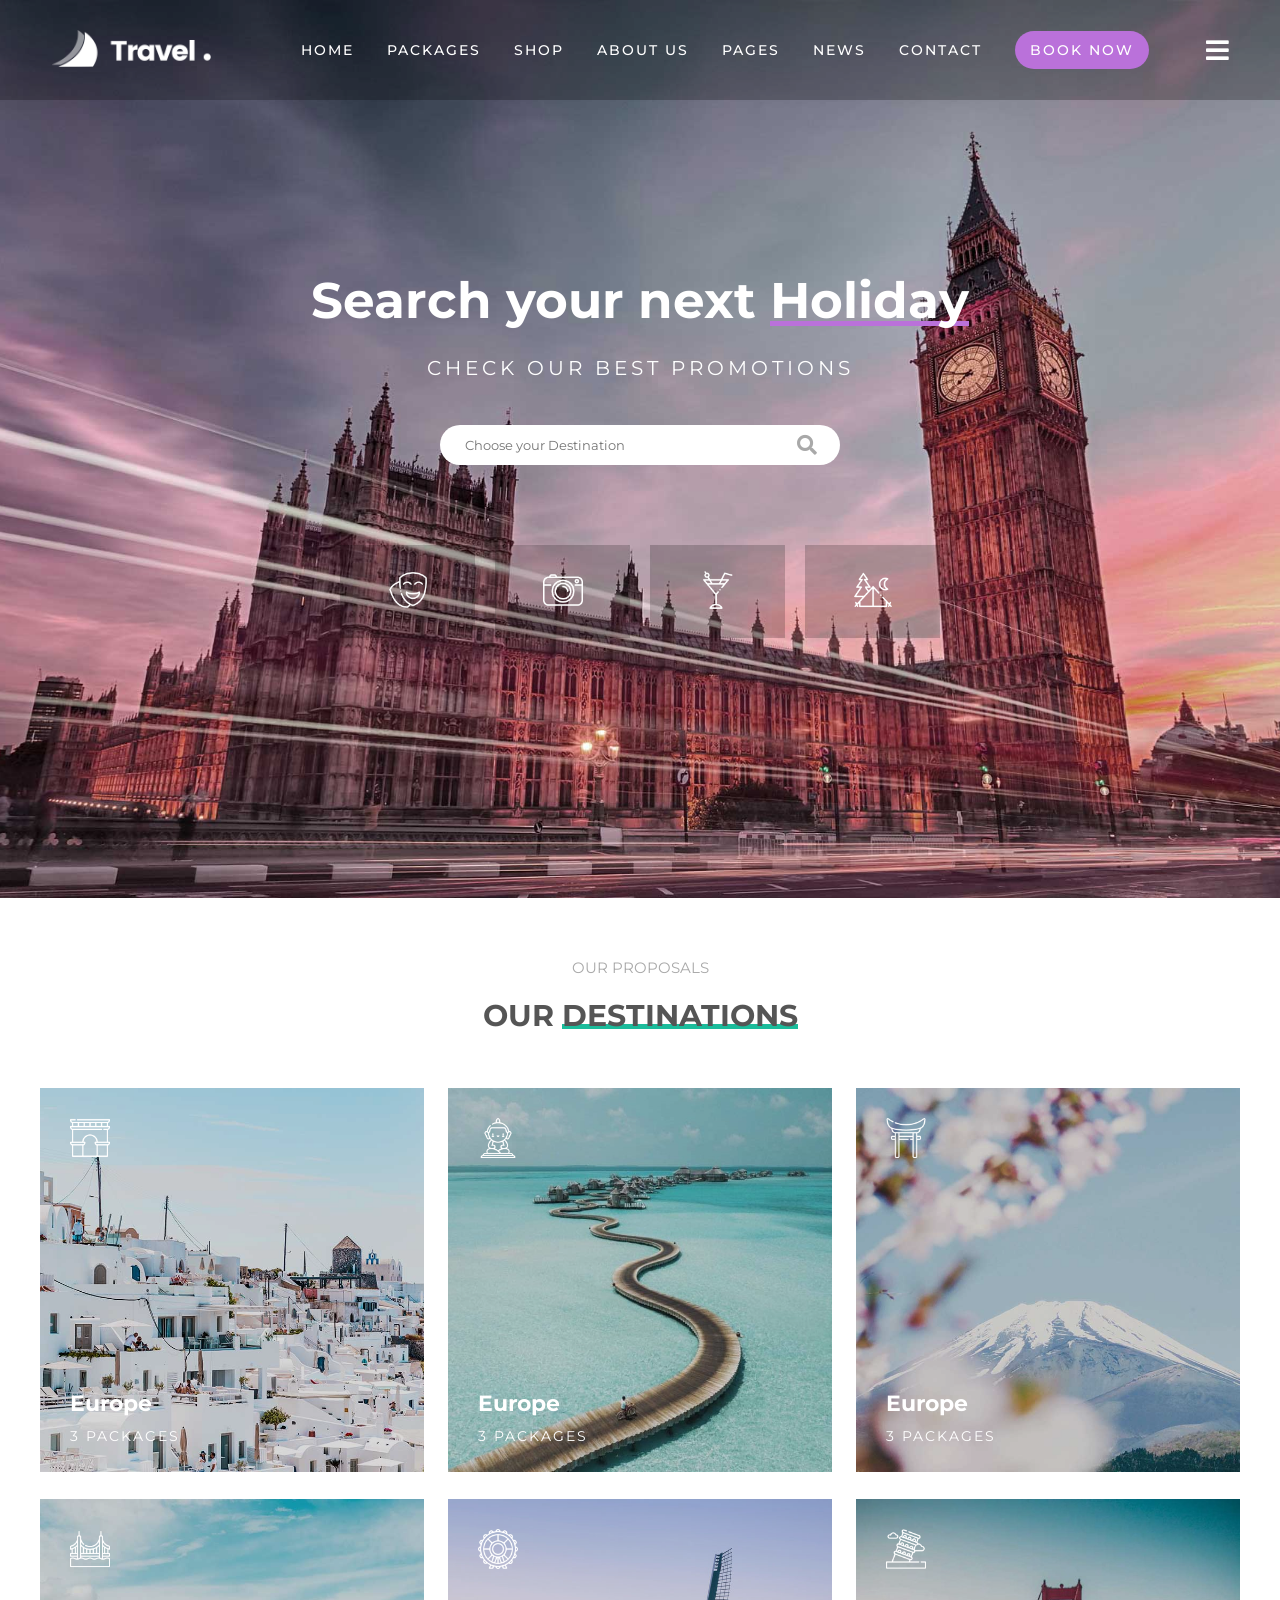
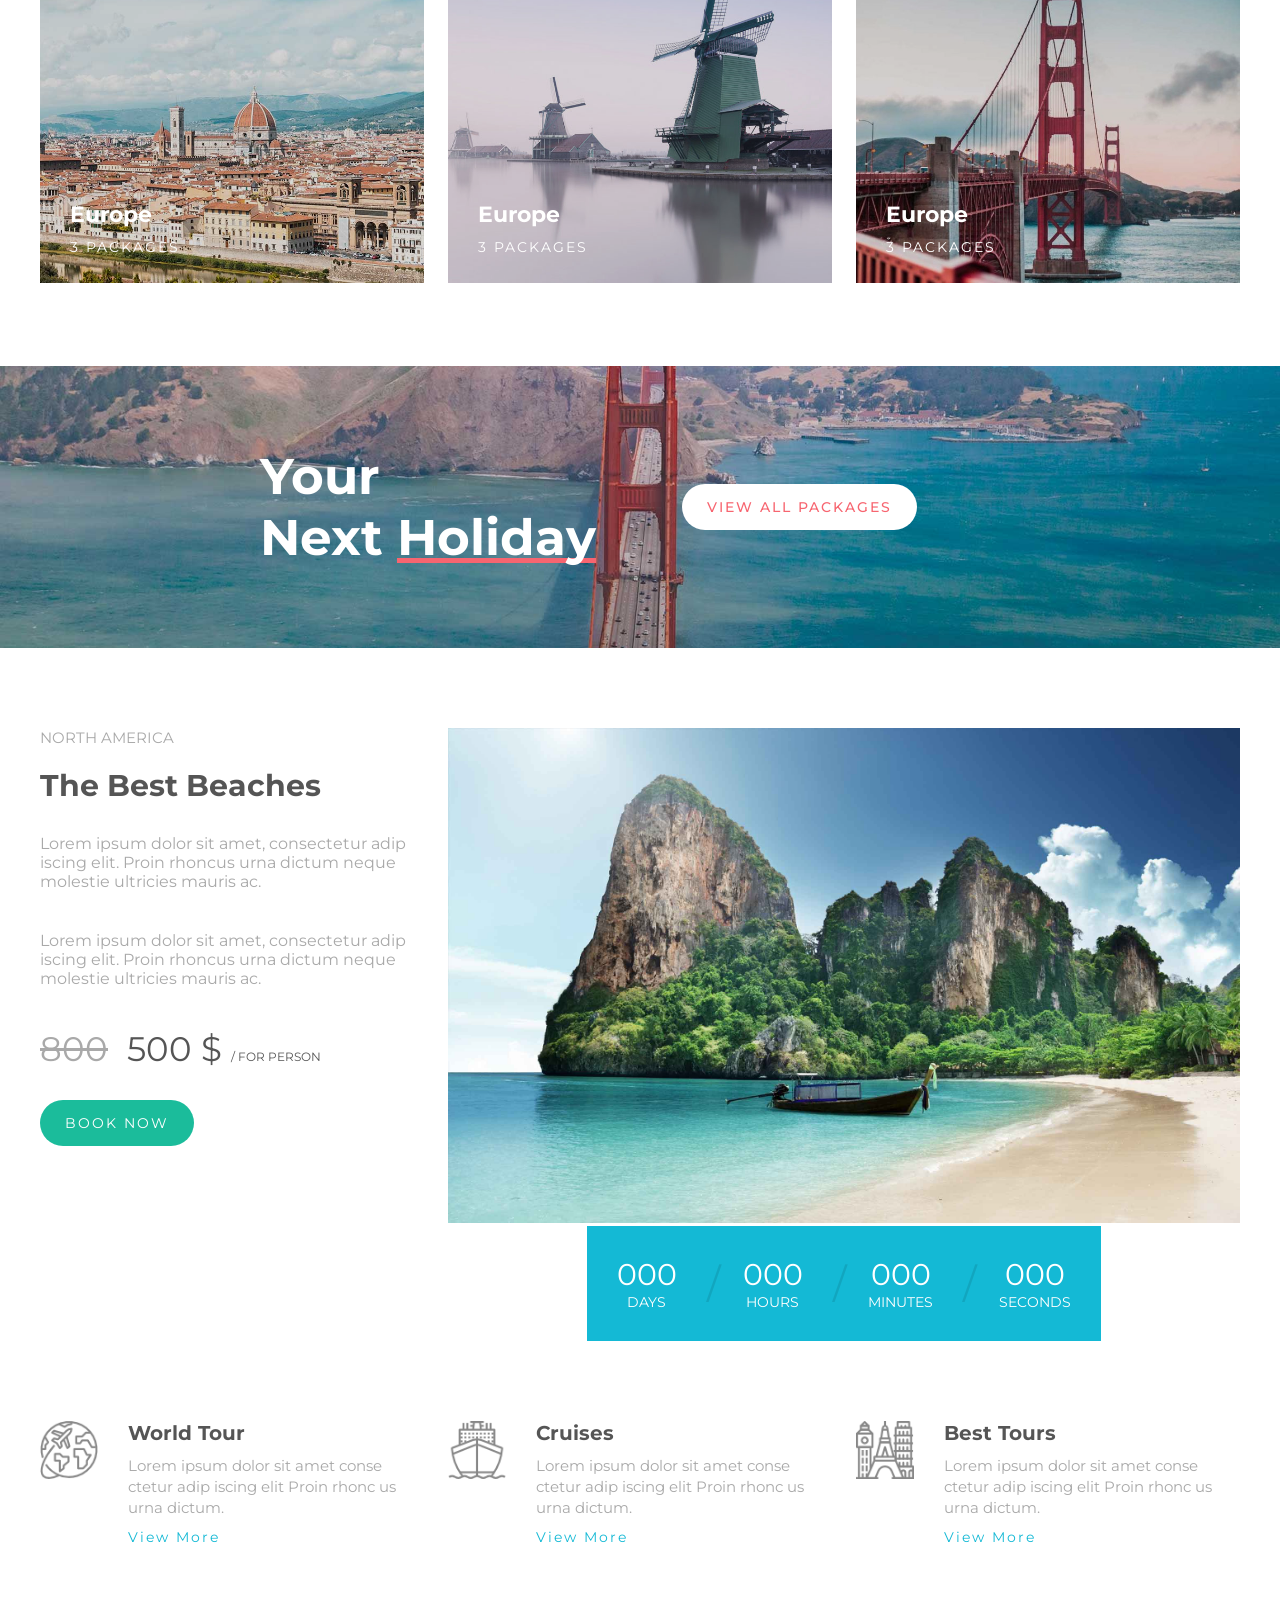
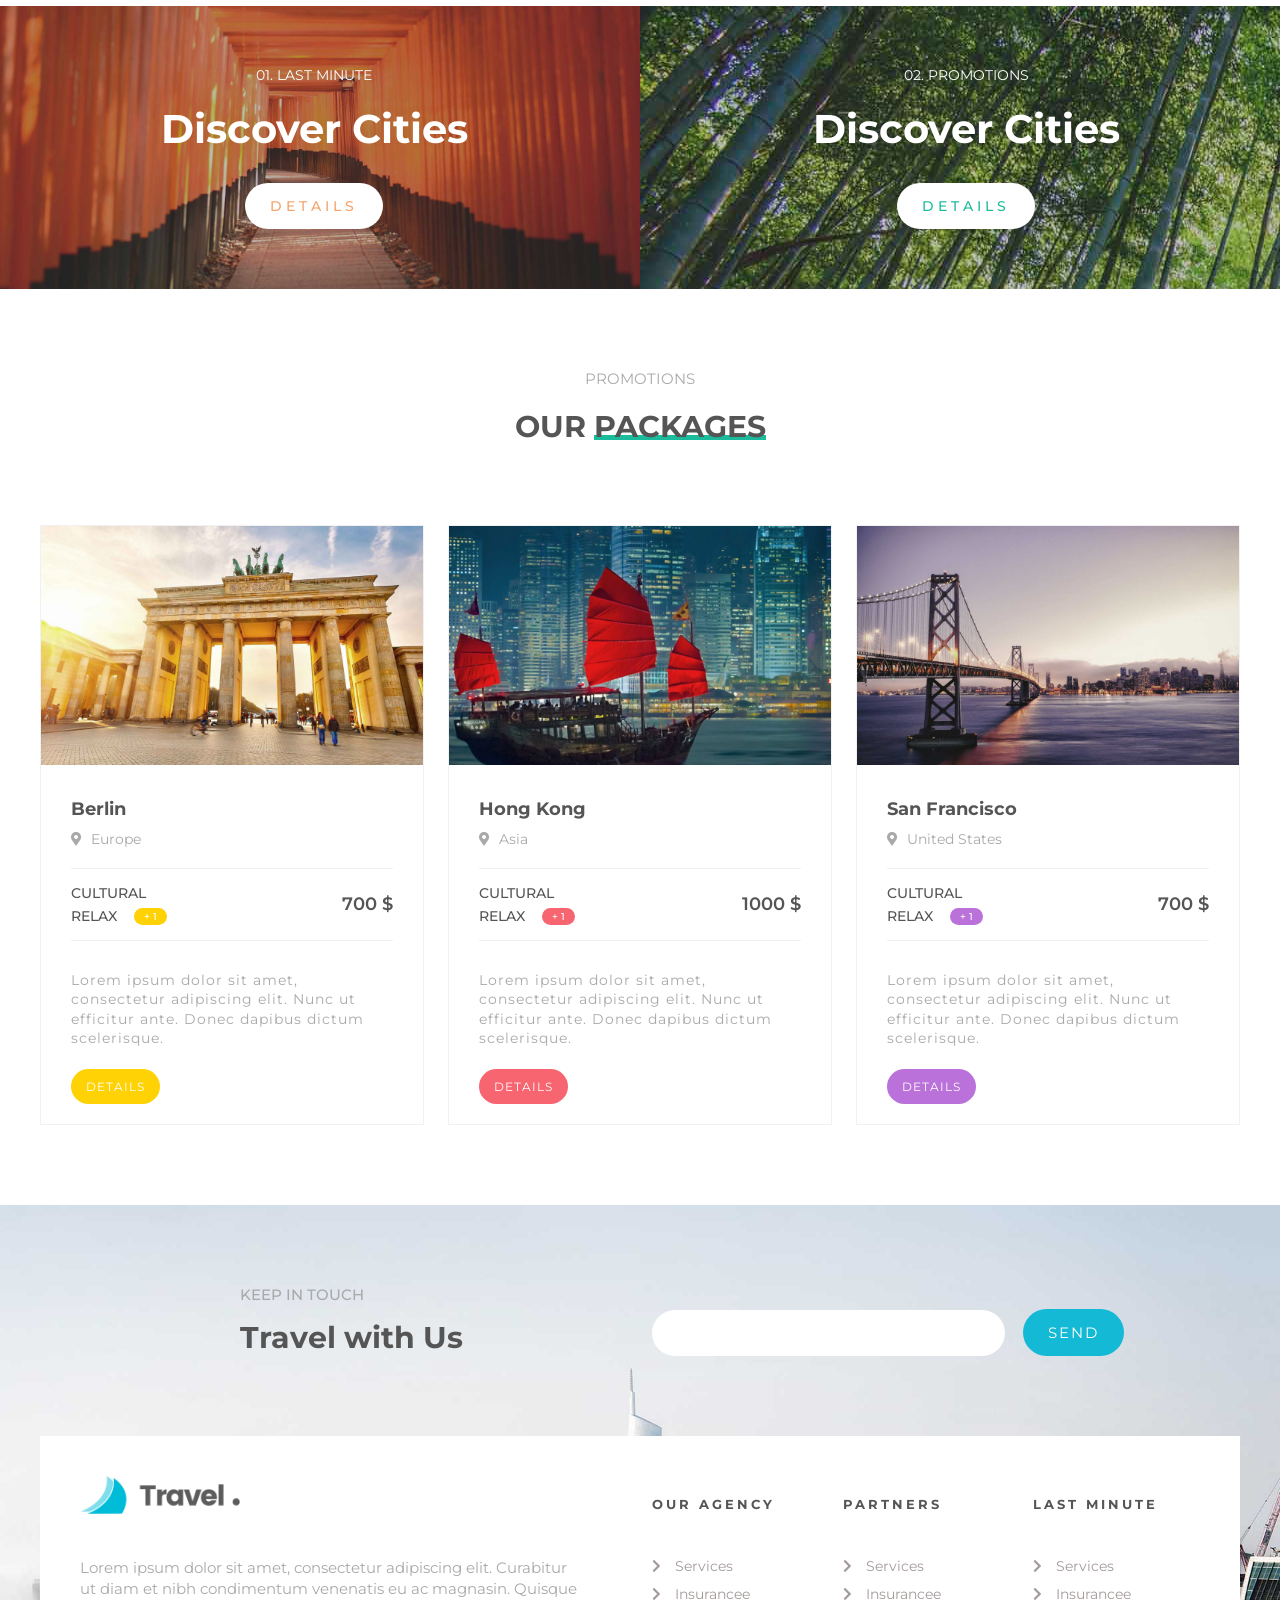
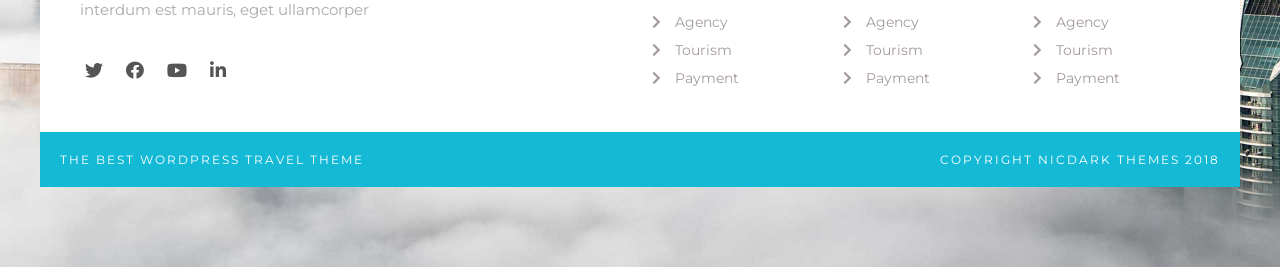
==== index.html @ 6656e1a1 "post website responsived,  don't fix" ====
<!DOCTYPE html>
<html lang="en">

<head>
    <meta charset="UTF-8">
    <meta http-equiv="X-UA-Compatible" content="IE=edge">
    <meta name="viewport" content="width=device-width, initial-scale=1.0">
    <title>Document</title>
    <link rel="stylesheet" href="assets/CSS/main.css">
    <link rel="stylesheet" href="assets/CSS/base.css">
    <link rel="stylesheet" href="assets/CSS/responsive.css">
    <link rel="stylesheet" href="assets/CSS/grid.css">
    <link rel="preconnect" href="https://fonts.googleapis.com">
    <link rel="preconnect" href="https://fonts.gstatic.com" crossorigin>
    <link href="https://fonts.googleapis.com/css2?family=Montserrat:wght@300;400;500;600;700&display=swap"
        rel="stylesheet">
    <link rel="stylesheet" href="https://cdnjs.cloudflare.com/ajax/libs/font-awesome/5.15.3/css/all.min.css"
        integrity="sha512-iBBXm8fW90+nuLcSKlbmrPcLa0OT92xO1BIsZ+ywDWZCvqsWgccV3gFoRBv0z+8dLJgyAHIhR35VZc2oM/gI1w=="
        crossorigin="anonymous" referrerpolicy="no-referrer" />
</head>

<body>
    <div class="wrapper">
        <header class="header">
            <a href="" class="header__logo">
                <img src="assets/img/logo.png" alt="">
            </a>
            <ul class="navbar">
                <li class="navbar__item">
                    <a href="" class="navbar__item-link">Home</a>
                </li>
                <li class="navbar__item">
                    <a href="" class="navbar__item-link">Packages</a>
                    <ul class="navbar__subnav">
                        <li class="navbar__subnav-item">
                            <a href="" class="navbar__subnav-link navbar__subnav-link--has-des">
                                Search 1
                            </a>
                        </li>
                        <li class="navbar__subnav-item">
                            <a href="" class="navbar__subnav-link">Search 2</a>
                        </li>
                        <li class="navbar__subnav-item">
                            <a href="" class="navbar__subnav-link">
                                Tour packages
                                <i class="navbar__subnav-item-icon fas fa-caret-right"></i>
                            </a>
                            <ul class="navbar__subnav-second">
                                <li class="navbar__subnav-second-item">
                                    <a class="navbar__subnav-second-link" href="">Carousel</a>
                                </li>
                                <li class="navbar__subnav-second-item">
                                    <a class="navbar__subnav-second-link" href="">Custom Map</a>
                                </li>
                                <li class="navbar__subnav-second-item">
                                    <a class="navbar__subnav-second-link" href="">360 Panorama</a>
                                </li>
                                <li class="navbar__subnav-second-item">
                                    <a class="navbar__subnav-second-link" href="">Default</a>
                                </li>
                            </ul>
                        </li>
                        <li class="navbar__subnav-item">
                            <a href="" class="navbar__subnav-link">Destination</a>
                        </li>
                        <li class="navbar__subnav-item">
                            <a href="" class="navbar__subnav-link">Typology</a>
                        </li>
                    </ul>
                </li>
                <li class="navbar__item">
                    <a href="" class="navbar__item-link">Shop</a>
                </li>
                <li class="navbar__item">
                    <a href="" class="navbar__item-link">About us</a>
                </li>
                <li class="navbar__item">
                    <a href="" class="navbar__item-link">Pages</a>
                </li>
                <li class="navbar__item">
                    <a href="" class="navbar__item-link">News</a>
                </li>
                <li class="navbar__item">
                    <a href="" class="navbar__item-link">Contact</a>
                </li>
                <li class="navbar__item navbar__item-btn btn-small">
                    <a href="" class="navbar__item-link">Book now</a>
                </li>
            </ul>

            <div class="header__menu-icon fas fa-bars"></div>
        </header>

        <!-- start search  -->
        <section class="search">
            <div class="grid wide">
                <div class="search__container">
                    <h1 class="search__title">
                        Search your next <span class="underline">Holiday</span>
                    </h1>
                    <p class="search__heading">
                        CHECK OUR BEST PROMOTIONS
                    </p>

                    <div class="search__form">
                        <input type="text" name="" id="" class="search__input" placeholder="Choose your Destination">
                        <i class="search__btn-icon fas fa-search"></i>
                    </div>

                    <div class="search__categories">
                        <a href="" class="search__categories-item">
                            <img src="assets/img/t-cultural.png" alt="" class="search__categories-img">
                        </a>
                        <a href="" class="search__categories-item">
                            <img src="assets/img/t-history.png" alt="" class="search__categories-img">
                        </a>
                        <a href="" class="search__categories-item">
                            <img src="assets/img/t-relax.png" alt="" class="search__categories-img">
                        </a>
                        <a href="" class="search__categories-item">
                            <img src="assets/img/t-sport.png" alt="" class="search__categories-img">
                        </a>
                    </div>
                </div>
            </div>
        </section>
        <!-- end search  -->

        <!-- start destination -->
        <section class="destinations">
            <span class="heading__sub-title">OUR PROPOSALS</span>
            <h2 class="heading__title destinations__title">OUR <span class="underline">DESTINATIONS</span></h2>
            <div class="grid wide">
                <div class="row">
                    <div class="col l-4 m-12 c-12">
                        <div class="destinations__item">
                            <img src="assets/img/destination-9.jpg" alt="" class="destinations__background">
                            <img src="assets/img/arch.png" alt="" class="destinations__symbol">
                            <div class="destinations__services">
                                <h3 class="destinations__place-name">Europe</h3>
                                <span class="destinations__packages">3 packages</span>
                            </div>

                            <div class="destinations__overlay">
                                <div class="destinations__overlay-content">
                                    <h4 class="destinations__overlay-title">Packages</h4>
                                    <ul class="destinations__overlay-list">
                                        <li class="destinations__overlay-item">
                                            <a href="" class="destinations__overlay-link">Berlin</a>
                                        </li>
                                        <li class="destinations__overlay-item">
                                            <a href="" class="destinations__overlay-link">London</a>
                                        </li>
                                        <li class="destinations__overlay-item">
                                            <a href="" class="destinations__overlay-link">Amsterdam</a>
                                        </li>
                                    </ul>
                                    <a href="" class="btn-small destinations__overlay-btn">VIEW DESTINATION</a>
                                </div>
                            </div>
                        </div>
                    </div>
                    <div class="col l-4 m-12 c-12">
                        <div class="destinations__item">
                            <img src="assets/img/thai_l.jpg" alt="" class="destinations__background">
                            <img src="assets/img/buddha.png" alt="" class="destinations__symbol">
                            <div class="destinations__services">
                                <h3 class="destinations__place-name">Europe</h3>
                                <span class="destinations__packages">3 packages</span>
                            </div>

                            <div class="destinations__overlay">
                                <div class="destinations__overlay-content">
                                    <h4 class="destinations__overlay-title">Packages</h4>
                                    <ul class="destinations__overlay-list">
                                        <li class="destinations__overlay-item">
                                            <a href="" class="destinations__overlay-link">Berlin</a>
                                        </li>
                                        <li class="destinations__overlay-item">
                                            <a href="" class="destinations__overlay-link">London</a>
                                        </li>
                                        <li class="destinations__overlay-item">
                                            <a href="" class="destinations__overlay-link">Amsterdam</a>
                                        </li>
                                    </ul>
                                    <a href="" class="btn-small destinations__overlay-btn">VIEW DESTINATION</a>
                                </div>
                            </div>
                        </div>
                    </div>
                    <div class="col l-4 m-12 c-12">
                        <div class="destinations__item">
                            <img src="assets/img/destination-8.jpg" alt="" class="destinations__background">
                            <img src="assets/img/torii-gate.png" alt="" class="destinations__symbol">
                            <div class="destinations__services">
                                <h3 class="destinations__place-name">Europe</h3>
                                <span class="destinations__packages">3 packages</span>
                            </div>

                            <div class="destinations__overlay">
                                <div class="destinations__overlay-content">
                                    <h4 class="destinations__overlay-title">Packages</h4>
                                    <ul class="destinations__overlay-list">
                                        <li class="destinations__overlay-item">
                                            <a href="" class="destinations__overlay-link">Berlin</a>
                                        </li>
                                        <li class="destinations__overlay-item">
                                            <a href="" class="destinations__overlay-link">London</a>
                                        </li>
                                        <li class="destinations__overlay-item">
                                            <a href="" class="destinations__overlay-link">Amsterdam</a>
                                        </li>
                                    </ul>
                                    <a href="" class="btn-small destinations__overlay-btn">VIEW DESTINATION</a>
                                </div>
                            </div>
                        </div>
                    </div>
                    <div class="col l-4 m-12 c-12">
                        <div class="destinations__item">
                            <img src="assets/img/italy.jpg" alt="" class="destinations__background">
                            <img src="assets/img/golden-gate.png" alt="" class="destinations__symbol">
                            <div class="destinations__services">
                                <h3 class="destinations__place-name">Europe</h3>
                                <span class="destinations__packages">3 packages</span>
                            </div>

                            <div class="destinations__overlay">
                                <div class="destinations__overlay-content">
                                    <h4 class="destinations__overlay-title">Packages</h4>
                                    <ul class="destinations__overlay-list">
                                        <li class="destinations__overlay-item">
                                            <a href="" class="destinations__overlay-link">Berlin</a>
                                        </li>
                                        <li class="destinations__overlay-item">
                                            <a href="" class="destinations__overlay-link">London</a>
                                        </li>
                                        <li class="destinations__overlay-item">
                                            <a href="" class="destinations__overlay-link">Amsterdam</a>
                                        </li>
                                    </ul>
                                    <a href="" class="btn-small destinations__overlay-btn">VIEW DESTINATION</a>
                                </div>
                            </div>
                        </div>
                    </div>
                    <div class="col l-4 m-12 c-12">
                        <div class="destinations__item">
                            <img src="assets/img/netherland.jpg" alt="" class="destinations__background">
                            <img src="assets/img/london-eye.png" alt="" class="destinations__symbol">
                            <div class="destinations__services">
                                <h3 class="destinations__place-name">Europe</h3>
                                <span class="destinations__packages">3 packages</span>
                            </div>

                            <div class="destinations__overlay">
                                <div class="destinations__overlay-content">
                                    <h4 class="destinations__overlay-title">Packages</h4>
                                    <ul class="destinations__overlay-list">
                                        <li class="destinations__overlay-item">
                                            <a href="" class="destinations__overlay-link">Berlin</a>
                                        </li>
                                        <li class="destinations__overlay-item">
                                            <a href="" class="destinations__overlay-link">London</a>
                                        </li>
                                        <li class="destinations__overlay-item">
                                            <a href="" class="destinations__overlay-link">Amsterdam</a>
                                        </li>
                                    </ul>
                                    <a href="" class="btn-small destinations__overlay-btn">VIEW DESTINATION</a>
                                </div>
                            </div>
                        </div>
                    </div>
                    <div class="col l-4 m-12 c-12">
                        <div class="destinations__item">
                            <img src="assets/img/america.jpg" alt="" class="destinations__background">
                            <img src="assets/img/pisa.png" alt="" class="destinations__symbol">
                            <div class="destinations__services">
                                <h3 class="destinations__place-name">Europe</h3>
                                <span class="destinations__packages">3 packages</span>
                            </div>

                            <div class="destinations__overlay">
                                <div class="destinations__overlay-content">
                                    <h4 class="destinations__overlay-title">Packages</h4>
                                    <ul class="destinations__overlay-list">
                                        <li class="destinations__overlay-item">
                                            <a href="" class="destinations__overlay-link">Berlin</a>
                                        </li>
                                        <li class="destinations__overlay-item">
                                            <a href="" class="destinations__overlay-link">London</a>
                                        </li>
                                        <li class="destinations__overlay-item">
                                            <a href="" class="destinations__overlay-link">Amsterdam</a>
                                        </li>
                                    </ul>
                                    <a href="" class="btn-small destinations__overlay-btn">VIEW DESTINATION</a>
                                </div>
                            </div>
                        </div>
                    </div>

                </div>
            </div>
        </section>
        <!-- end destinations -->

        <section class="hoiliday-packages">
            <div class="grid wide">
                <div class="row hoiliday-packages__container">
                    <div class="col l-6 m-12 c-12">
                        <h3 class="hoiliday-packages__title">
                            Your<br>Next
                            <span class="underline">Holiday</span>
                        </h3>
                    </div>
                    <div class="col l-6 m-12 c-12">
                        <a class="btn-big hoiliday-packages-btn">VIEW ALL PACKAGES</a>
                    </div>
                </div>
            </div>


        </section>

        <section class="best">
            <div class="grid wide">
                <div class="row">
                    <div class="col l-4 m-12 c-12">
                        <span class="heading__sub-title">NORTH AMERICA</span>
                        <h3 class="heading__title best__title">
                            The Best <span class="underline">Beaches</span>
                        </h3>
                        <p class="best__desc">
                            Lorem ipsum dolor sit amet, consectetur adip iscing elit. Proin rhoncus urna dictum neque
                            molestie ultricies mauris ac.
                        </p>
                        <p class="best__desc">
                            Lorem ipsum dolor sit amet, consectetur adip iscing elit. Proin rhoncus urna dictum neque
                            molestie ultricies mauris ac.
                        </p>

                        <p class="best__price">
                            <del class="best__price-old">800</del>
                            <span class="best__price-new">500 $</span>
                            <span class="best__each-person">/ FOR PERSON</span>
                        </p>
                        <a class="best__btn btn-big">BOOK NOW</a>
                    </div>
                    <div class="col l-8 m-12 c-12">
                        <div class="best__slider-container">
                            <div class="best__slider">
                                <img class="best__slider-img" src="assets/img/ha_long_bye.jpg" alt="">
                            </div>
                            <div class="best__countdown">
                                <div class="best__countdown-item best__countdown-item--has-slash">
                                    <span class="best__countdown-number">000</span> <br>
                                    <span class="best__countdown-time">DAYS</span>
                                </div>
                                <div class="best__countdown-item best__countdown-item--has-slash">
                                    <span class="best__countdown-number">000</span> <br>
                                    <span class="best__countdown-time">HOURS</span>
                                </div>
                                <div class="best__countdown-item best__countdown-item--has-slash">
                                    <span class="best__countdown-number">000</span> <br>
                                    <span class="best__countdown-time">MINUTES</span>
                                </div>
                                <div class="best__countdown-item">
                                    <span class="best__countdown-number">000</span> <br>
                                    <span class="best__countdown-time">SECONDS</span>
                                </div>
                            </div>
                        </div>
                    </div>
                </div>
            </div>
        </section>

        <section class="tour">
            <div class="grid wide">
                <div class="row">
                    <div class="col l-4 m-12 c-12">
                        <div class="tour__item">
                            <img class="tour__img" src="assets/img/icon-around.png" alt="">
                            <div class="tour__content">
                                <h4 class="tour__content-title">World Tour</h4>
                                <p class="tour__content-desc">
                                    Lorem ipsum dolor sit amet conse ctetur adip iscing elit Proin rhonc us urna dictum.
                                </p>
                                <a href="" class="tour__content-view-more">
                                    View More
                                </a>
                            </div>
                        </div>
                    </div>
                    <div class="col l-4 m-12 c-12">
                        <div class="tour__item">
                            <img class="tour__img" src="assets/img/icon-boat.png" alt="">
                            <div class="tour__content">
                                <h4 class="tour__content-title">Cruises</h4>
                                <p class="tour__content-desc">
                                    Lorem ipsum dolor sit amet conse ctetur adip iscing elit Proin rhonc us urna dictum.
                                </p>
                                <a href="" class="tour__content-view-more">
                                    View More
                                </a>
                            </div>
                        </div>
                    </div>
                    <div class="col l-4 m-12 c-12">
                        <div class="tour__item">
                            <img class="tour__img" src="assets/img/icon-landmark.png" alt="">
                            <div class="tour__content">
                                <h4 class="tour__content-title">Best Tours</h4>
                                <p class="tour__content-desc">
                                    Lorem ipsum dolor sit amet conse ctetur adip iscing elit Proin rhonc us urna dictum.
                                </p>
                                <a href="" class="tour__content-view-more">
                                    View More
                                </a>
                            </div>
                        </div>
                    </div>
                </div>
            </div>
        </section>

        <section class="discover">
            <div class="grid">
                <div class="row">
                    <div class="no-gutters l-6 m-12 c-12">
                        <div class="discover__item-1">
                            <span class="discover__time">01. LAST MINUTE</span>
                            <h4>Discover Cities</h4>
                            <a href="" class="c-btn-medium btn-big discover-btn">DETAILS</a>
                        </div>
                    </div>
                    <div class="no-gutters l-6 m-12 c-12">
                        <div class="discover__item-2">
                            <span class="discover__time">02. PROMOTIONS</span>
                            <h4>Discover Cities</h4>
                            <a href="" class="c-btn-medium btn-big discover-btn">DETAILS</a>
                        </div>
                    </div>
                </div>
            </div>
        </section>


        <section class="package">
            <span class="heading__sub-title">PROMOTIONS</span>
            <h3 class="heading__title package__title">OUR <span class="underline">PACKAGES</span></h3>

            <div class="grid wide">
                <div class="row">
                    <div class="col l-4 m-12 c-12">
                        <div class="package__item">
                            <img src="assets/img/c-package-1-1024x640.jpg" alt="" class="package__img">
                            <div class="package__content">
                                <h4 class="package__place-name">Berlin</h4>
                                <span class="package__address">
                                    <i class="package__address-icon fas fa-map-marker-alt"></i>
                                    Europe
                                </span>
                                <div class="package__services">
                                    <div class="package__services-name">
                                        <span class="package__services-cultural">CULTURAL</span>
                                        <span class="package__services-relax package__services-desc package__services-desc--yellow">RELAX</span> 
                                    </div>
                                    <span class="package__services-price ">
                                        700 $
                                    </span>
                                </div>
                                <p class="package__desc">
                                    Lorem ipsum dolor sit amet, consectetur adipiscing elit. Nunc ut efficitur ante. Donec dapibus dictum scelerisque.
                                </p>
    
                                <a href="" class="package__btn btn-small c-btn-big">DETAILS</a>
                            </div>
                        </div>
                    </div>
                    <div class="col l-4 m-12 c-12">
                        <div class="package__item">
                            <img src="assets/img/c-package-2-1024x640.jpg" alt="" class="package__img">
                            <div class="package__content">
                                <h4 class="package__place-name">Hong Kong</h4>
                                <span class="package__address">
                                    <i class="package__address-icon fas fa-map-marker-alt"></i>
                                    Asia
                                </span>
                                <div class="package__services">
                                    <div class="package__services-name">
                                        <span class="package__services-cultural">CULTURAL</span>
                                        <span class="package__services-relax package__services-desc package__services-desc--red">RELAX</span> 
                                    </div>
                                    <span class="package__services-price ">
                                        1000 $
                                    </span>
                                </div>
                                <p class="package__desc">
                                    Lorem ipsum dolor sit amet, consectetur adipiscing elit. Nunc ut efficitur ante. Donec dapibus dictum scelerisque.
                                </p>
    
                                <a href="" class="package__btn package__btn--red btn-small c-btn-big">DETAILS</a>
                            </div>
                        </div>
                    </div>
                    <div class="col l-4 m-12 c-12">
                        <div class="package__item">
                            <img src="assets/img/c-package-3-1024x640.jpg" alt="" class="package__img">
                            <div class="package__content">
                                <h4 class="package__place-name">San Francisco</h4>
                                <span class="package__address">
                                    <i class="package__address-icon fas fa-map-marker-alt"></i>
                                    United States
                                </span>
                                <div class="package__services">
                                    <div class="package__services-name">
                                        <span class="package__services-cultural">CULTURAL</span>
                                        <span class="package__services-relax package__services-desc package__services-desc--purple">RELAX</span> 
                                    </div>
                                    <span class="package__services-price ">
                                        700 $
                                    </span>
                                </div>
                                <p class="package__desc">
                                    Lorem ipsum dolor sit amet, consectetur adipiscing elit. Nunc ut efficitur ante. Donec dapibus dictum scelerisque.
                                </p>
    
                                <a href="" class="package__btn package__btn--purple btn-small c-btn-big">DETAILS</a>
                            </div>
                        </div>
                    </div>
                </div>
            </div>
        </section>


        <footer class="footer">
            <div class="grid wide">
                <div class="row footer__container">
                    <div class="col l-6 m-12 c-12">
                        <div class="footer__title-content">
                            <span class="footer__sub-title heading__sub-title">KEEP IN TOUCH</span>
                            <h3 class="footer__title heading__title">Travel with Us</h3>
                        </div>
                    </div>
                    <div class="col l-6 m-12 c-12">
                        <div class="footer__search">
                            <input type="text" name="" id="" class="footer__search-form">
                            <a href="" class="btn-big footer__btn">SEND</a>
                        </div>
                    </div>
                </div>
            </div>

            <div class="grid wide">
                <div class="footer__details">
                    <div class="row">
                        <div class="col l-6 m-12 c-12">
                            <img src="assets/img/logo-color.png" alt="" class="footer__logo">
                            <p class="footer__desc">
                                Lorem ipsum dolor sit amet, consectetur adipiscing elit. Curabitur ut diam et nibh condimentum venenatis eu ac magnasin. Quisque interdum est mauris, eget ullamcorper
                            </p>
    
                            <ul class="footer__social-list">
                                <li class="footer__social-item">
                                    <a href="" class="footer__social-link">
                                        <i class="fab fa-twitter"></i>
                                    </a>
                                </li>
                                <li class="footer__social-item">
                                    <a href="" class="footer__social-link">
                                        <i class="fab fa-facebook"></i>
                                    </a>
                                </li>
                                <li class="footer__social-item">
                                    <a href="" class="footer__social-link">
                                        <i class="fab fa-youtube"></i>
                                    </a>
                                </li>
                                <li class="footer__social-item">
                                    <a href="" class="footer__social-link">
                                        <i class="fab fa-linkedin-in"></i>
                                    </a>
                                </li>
                            </ul>
                        </div>
                        <div class="col l-2 m-12 c-12">
                            <div class="footer__item">
                                <h4 class="footer__item-title">
                                    OUR AGENCY
                                </h4>
                                <ul class="footer__list">
                                    <li class="footer__item-desc">
                                        <i class="fas fa-chevron-right"></i>
                                        Services
                                    </li>
                                    <li class="footer__item-desc">
                                        <i class="fas fa-chevron-right"></i>
                                        Insurancee
                                    </li>
                                    <li class="footer__item-desc">
                                        <i class="fas fa-chevron-right"></i>
                                        Agency
                                    </li>
                                    <li class="footer__item-desc">
                                        <i class="fas fa-chevron-right"></i>
                                        Tourism
                                    </li>
                                    <li class="footer__item-desc">
                                        <i class="fas fa-chevron-right"></i>
                                        Payment
                                    </li>
                                </ul>
                            </div>
                        </div>
                        <div class="col l-2 m-12 c-12">
                            <div class="footer__item">
                                <h4 class="footer__item-title">
                                    PARTNERS
                                </h4>
                                <ul class="footer__list">
                                    <li class="footer__item-desc">
                                        <i class="fas fa-chevron-right"></i>
                                        Services
                                    </li>
                                    <li class="footer__item-desc">
                                        <i class="fas fa-chevron-right"></i>
                                        Insurancee
                                    </li>
                                    <li class="footer__item-desc">
                                        <i class="fas fa-chevron-right"></i>
                                        Agency
                                    </li>
                                    <li class="footer__item-desc">
                                        <i class="fas fa-chevron-right"></i>
                                        Tourism
                                    </li>
                                    <li class="footer__item-desc">
                                        <i class="fas fa-chevron-right"></i>
                                        Payment
                                    </li>
                                </ul>
                            </div>
                        </div>
                        <div class="col l-2 m-12 c-12">
                            <div class="footer__item">
                                <h4 class="footer__item-title">
                                    LAST MINUTE
                                </h4>
                                <ul class="footer__list">
                                    <li class="footer__item-desc">
                                        <i class="fas fa-chevron-right"></i>
                                        Services
                                    </li>
                                    <li class="footer__item-desc">
                                        <i class="fas fa-chevron-right"></i>
                                        Insurancee
                                    </li>
                                    <li class="footer__item-desc">
                                        <i class="fas fa-chevron-right"></i>
                                        Agency
                                    </li>
                                    <li class="footer__item-desc">
                                        <i class="fas fa-chevron-right"></i>
                                        Tourism
                                    </li>
                                    <li class="footer__item-desc">
                                        <i class="fas fa-chevron-right"></i>
                                        Payment
                                    </li>
                                </ul>
                            </div>
                        </div>
                        
                    </div>
                </div>
                <div class="footer__footer">
                    <span class="footer_author">THE BEST WORDPRESS TRAVEL THEME</span>
                    <span class="footer_copyright">COPYRIGHT NICDARK THEMES 2018</span>
                </div>
            </div>
        </footer>
    </div>
    <script src="assets/main.js"></script>
</body>

</html>
---- assets/CSS/main.css ----
.heading__sub-title {
  font-size: 1.5rem;
  color: #A9A9A9;
}

.heading__title {
  font-size: 3rem;
  font-weight: 700;
  color: #555555;
  margin-top: 2rem;
  margin-bottom: 3rem;
}

.header {
  height: 10rem;
  background-color: rgba(0, 0, 0, 0.25);
  padding: 0 4%;
  display: flex;
  align-items: center;
  position: absolute;
  top: 0;
  left: 0;
  right: 0;
}
.header__logo img {
  width: 160px;
}
.header__menu-icon {
  margin-left: auto;
  color: #FFFFFF;
  display: inline-block;
  font-size: 2.6rem;
  cursor: pointer;
}
.header__menu-icon:hover {
  opacity: 0.9;
}

.navbar {
  margin-left: 9rem;
}
.navbar__item {
  display: inline-block;
  list-style-type: none;
  margin-right: 3rem;
  position: relative;
  padding: 2rem 0;
}
.navbar__item-link {
  text-decoration: none;
  color: #FFFFFF;
  font-size: 1.4rem;
  font-weight: 500;
  text-transform: uppercase;
  padding: 1rem 0;
  letter-spacing: 2px;
}
.navbar__item-btn {
  background-color: #BA71DA;
  color: white;
  display: inline-block;
}
.navbar__item-btn:hover {
  opacity: 0.9;
  box-shadow: 0px 0px 10px #BA71DA;
}
.navbar__item:hover .navbar__subnav {
  display: block;
}
.navbar__subnav, .navbar__subnav-second {
  background-color: #FFFFFF;
  border: 1px solid #f1f1f1;
  box-shadow: 0 0 10px rgba(0, 0, 0, 0.05);
  width: 18rem;
  position: absolute;
}
.navbar__subnav, .navbar__subnav-second {
  top: 100%;
  left: 0;
  display: none;
}
.navbar__subnav-item, .navbar__subnav-second-item {
  padding: 1.2rem 1.5rem;
  position: relative;
}
.navbar__subnav-item:not(:last-child), .navbar__subnav-second-item:not(:last-child) {
  border-bottom: 1px solid #f1f1f1;
}
.navbar__subnav-item:hover, .navbar__subnav-second-item:hover {
  background-color: #f9f9f9;
}
.navbar__subnav-item-icon, .navbar__subnav-second-item-icon {
  font-size: 1.4rem;
  margin-left: 2px;
}
.navbar__subnav-item:hover .navbar__subnav-second, .navbar__subnav-second-item:hover .navbar__subnav-second {
  display: block;
}
.navbar__subnav-link, .navbar__subnav-second-link {
  color: #A9A9A9;
  font-size: 1.4rem;
  letter-spacing: 2px;
  font-weight: 500;
  position: relative;
}
.navbar__subnav-link--has-des::before, .navbar__subnav-second-link--has-des::before {
  content: "Hot";
  position: absolute;
  background-color: #f76570;
  padding: 0.4rem 0.5rem;
  border-radius: 1rem;
  color: #FFFFFF;
  font-size: 1rem;
  right: -6rem;
}
.navbar__subnav-second {
  top: 0;
  left: calc(100% + 1rem);
}
.navbar__subnav-second:before {
  content: "";
  position: absolute;
  top: 0;
  left: -20px;
  background-color: transparent;
  width: 20px;
  height: 12rem;
}

.search {
  background: url(../img/background.jpg) top center no-repeat;
  background-size: cover;
  padding-top: 27rem;
  padding-bottom: 18rem;
}
.search__container {
  text-align: center;
}
.search__title {
  font-size: 5rem;
  font-weight: 700;
  color: #FFFFFF;
}
.search__title span::before {
  background-color: #BA71DA;
}
.search__heading {
  font-size: 2rem;
  font-weight: 400;
  letter-spacing: 4px;
  color: white;
  margin: 2.5rem 0 4.5rem 0;
}
.search__form {
  width: 40rem;
  background-color: #FFFFFF;
  margin: auto;
  display: flex;
  align-items: center;
  padding: 1rem 1.5rem;
  border-radius: 2rem;
  cursor: pointer;
}
.search__input {
  outline: none;
  border: none;
  width: 90%;
  padding: 0 1rem;
}
.search__btn-icon {
  width: 10%;
  font-size: 2rem;
  color: #A9A9A9;
}
.search__categories {
  display: flex;
  justify-content: space-between;
  align-items: stretch;
  margin: 8rem auto;
  padding: 0 30rem;
}
.search__categories-item {
  width: calc(25% - 15px);
  background-color: rgba(0, 0, 0, 0.2);
  padding: 2.5rem 0;
}
.search__categories-img {
  width: 4rem;
  text-align: center;
}

.destinations {
  text-align: center;
  margin: 6rem 0 8rem 0;
}
.destinations__title span::before {
  background-color: #1BBC9B;
}
.destinations__item {
  position: relative;
  margin-top: 2.4rem;
}
.destinations__item:hover .destinations__overlay {
  display: flex;
}
.destinations__background {
  width: 100%;
  filter: brightness(0.85);
}
.destinations__symbol {
  position: absolute;
  top: 3rem;
  left: 3rem;
  width: 4rem;
  z-index: 1;
}
.destinations__services {
  position: absolute;
  bottom: 3rem;
  left: 3rem;
  text-align: left;
  color: #FFFFFF;
  z-index: 1;
}
.destinations__place-name {
  font-size: 2.2rem;
  font-weight: 700;
  margin-bottom: 1rem;
}
.destinations__packages {
  color: #FFFFFF;
  font-size: 1.4rem;
  letter-spacing: 2px;
  text-transform: uppercase;
}
.destinations__overlay {
  width: 100%;
  height: 100%;
  background-color: #14B9D5;
  position: absolute;
  z-index: 2;
  top: 0;
  left: 0;
  display: none;
  align-items: center;
  justify-content: center;
  animation: fadeIn 0.3s linear;
}
.destinations__overlay-content {
  text-align: center;
  color: #FFFFFF;
}
.destinations__overlay-title {
  font-size: 2rem;
  font-weight: 700;
  letter-spacing: 1px;
}
.destinations__overlay-list {
  margin: 2rem;
}
.destinations__overlay-item:not(:last-child) {
  padding-bottom: 1rem;
}
.destinations__overlay-link {
  font-size: 1.4rem;
  color: #FFFFFF;
  padding: 0 3rem;
  display: inline-block;
}
.destinations__overlay-btn {
  background-color: #FFFFFF;
  color: #14B9D5;
  font-size: 1.3rem;
  font-weight: 500;
  display: inline-block;
  letter-spacing: 2px;
}

.hoiliday-packages {
  background: url(../img/parallax-search-2.jpg);
  background-position: center;
  background-repeat: no-repeat;
  background-size: cover;
  padding: 8rem;
}
.hoiliday-packages__container {
  align-items: center;
}
.hoiliday-packages__title {
  font-size: 5rem;
  font-weight: 700;
  color: #FFFFFF;
  margin-left: 18rem;
}
.hoiliday-packages__title span::before {
  background-color: #f76570;
}
.hoiliday-packages-btn {
  background-color: #FFFFFF;
  color: #f76570;
  font-size: 1.4rem;
  font-weight: 500;
  letter-spacing: 2px;
  cursor: pointer;
  margin-left: 3rem;
}

.best {
  padding: 8rem 0;
}
.best__desc {
  font-size: 1.6rem;
  color: #A9A9A9;
  margin-bottom: 4rem;
}
.best__price {
  font-size: 3.4rem;
}
.best__price-old {
  color: #A9A9A9;
  font-weight: 400;
}
.best__price-new {
  color: #555555;
  font-weight: 400;
  margin-left: 1rem;
}
.best__each-person {
  font-size: 1.2rem;
  color: #555555;
  font-weight: 400;
}
.best__btn {
  background-color: #1BBC9B;
  color: white;
  display: inline-block;
  margin-top: 3rem;
  font-size: 1.4rem;
  font-weight: 400;
  cursor: pointer;
  letter-spacing: 2px;
}
.best__slider-container {
  width: 100%;
}
.best__slider-img {
  width: 100%;
}
.best__countdown {
  display: flex;
  justify-content: space-between;
  background-color: #14B9D5;
  width: 65%;
  margin-top: -4rem;
  margin: auto;
}
.best__countdown-item {
  padding: 3rem;
  text-align: center;
  color: #FFFFFF;
}
.best__countdown-item--has-slash {
  position: relative;
}
.best__countdown-item--has-slash::after {
  content: "/";
  position: absolute;
  font-size: 4rem;
  left: 100%;
  top: 50%;
  color: rgba(0, 0, 0, 0.1);
  transform: translateY(-50%);
}
.best__countdown-number {
  font-size: 3rem;
}
.best__countdown-time {
  font-size: 1.4rem;
}

.tour {
  margin-bottom: 6rem;
}
.tour__item {
  display: flex;
  align-items: flex-start;
  justify-content: space-between;
}
.tour__img {
  width: 15%;
}
.tour__content {
  width: 85%;
  padding-left: 3rem;
}
.tour__content-title {
  font-size: 2rem;
  color: #555555;
}
.tour__content-desc {
  font-size: 1.5rem;
  color: #A9A9A9;
  line-height: 1.4;
  margin: 1rem 0;
}
.tour__content-view-more {
  font-size: 1.4rem;
  color: #14B9D5;
  letter-spacing: 2px;
}

.discover {
  text-align: center;
  overflow: hidden;
  color: #FFFFFF;
}
.discover__item-1, .discover__item-2 {
  padding: 6rem 0;
  background: url("../img/parallax-5-filter.jpg");
  background-position: center;
  background-size: cover;
  background-repeat: no-repeat;
}
.discover__item-2 {
  background: url("../img/parallax-6-filter.jpg");
}
.discover__item-2 .discover-btn {
  color: #1BBC9B;
}
.discover__time {
  font-size: 1.4rem;
}
.discover h4 {
  font-size: 4rem;
  font-weight: 700;
  margin: 2rem 0 3rem 0;
}
.discover-btn {
  font-size: 1.4rem;
  font-weight: 500;
  color: #F3A46B;
  background-color: #FFFFFF;
  display: inline-block;
  letter-spacing: 4px;
}

.package {
  text-align: center;
  padding: 8rem 0;
}
.package__title {
  margin-bottom: 5rem;
}
.package__title span::before {
  background-color: #1BBC9B;
}
.package__item {
  border: 1px solid #f1f1f1;
  margin-top: 3rem;
}
.package__item img {
  width: 100%;
}
.package__content {
  padding: 3rem;
  text-align: left;
}
.package__place-name {
  font-size: 1.8rem;
  color: #555555;
  font-weight: 700;
}
.package__address {
  font-size: 1.4rem;
  border-bottom: 1px solid #f1f1f1;
  padding: 1rem 0 2rem 0;
  display: block;
  color: #A9A9A9;
}
.package__address-icon {
  color: #A9A9A9;
  margin-right: 0.5rem;
}
.package__services {
  display: flex;
  justify-content: space-between;
  align-items: center;
  padding: 1.5rem 0;
  border-bottom: 1px solid #f1f1f1;
}
.package__services-name {
  width: 50%;
}
.package__services-price {
  width: 50%;
  font-size: 1.8rem;
  font-weight: 600;
  color: #555555;
  text-align: right;
}
.package__services-cultural, .package__services-relax {
  font-size: 1.4rem;
  color: #555555;
  font-weight: 500;
}
.package__services-cultural {
  display: block;
  margin-bottom: 0.5rem;
}
.package__services-desc {
  position: relative;
}
.package__services-desc::before {
  position: absolute;
  content: "+ 1";
  color: #FFFFFF;
  padding: 2px 1rem;
  font-size: 1rem;
  bottom: 0;
  right: -5rem;
  border-radius: 2rem;
}
.package__services-desc--yellow::before {
  background-color: #FFD205;
}
.package__services-desc--red::before {
  background-color: #f76570;
}
.package__services-desc--purple::before {
  background-color: #BA71DA;
}
.package__desc {
  font-size: 1.4rem;
  letter-spacing: 1px;
  color: #A9A9A9;
  line-height: 1.4;
  padding: 3rem 0;
}
.package__btn {
  background-color: #FFD205;
  color: #FFFFFF;
  font-size: 1.2rem;
  font-weight: 400;
  letter-spacing: 1px;
}
.package__btn--purple {
  background-color: #BA71DA;
}
.package__btn--red {
  background-color: #f76570;
}

.footer {
  padding: 8rem 0;
  background: url("../img/parallax-7.jpg");
  background-size: cover;
  background-position: center;
  background-repeat: no-repeat;
}
.footer__container {
  align-items: flex-end;
}
.footer__title-content {
  padding-left: 20rem;
}
.footer__search-form {
  width: 60%;
  padding: 1.5rem 2rem;
  background-color: #FFFFFF;
  border: none;
  outline: none;
  border-radius: 2.5rem;
}
.footer__title {
  margin: 0;
}
.footer__sub-title {
  font-weight: 500;
  margin-bottom: 1.5rem;
  display: inline-block;
}
.footer__btn {
  padding: 1.5rem 2rem;
  background-color: #14B9D5;
  font-size: 1.5rem;
  letter-spacing: 2px;
  color: #FFFFFF;
  margin-left: 1.5rem;
}
.footer__details {
  background-color: #FFFFFF;
  margin-top: 8rem;
  padding: 4rem;
}
.footer__desc {
  font-size: 1.5rem;
  color: #A9A9A9;
  line-height: 1.4;
  padding: 4rem 0;
  max-width: 50rem;
}
.footer__logo {
  width: 16rem;
}
.footer__social-item {
  display: inline-block;
}
.footer__social-link {
  padding: 0.5rem;
  font-size: 1.8rem;
  color: #555555;
  margin-right: 1rem;
}
.footer__item-title {
  font-size: 1.3rem;
  letter-spacing: 3px;
  font-size: 600;
  color: #555555;
  margin-top: 2rem;
  margin-bottom: 4rem;
}
.footer__item-desc {
  padding: 0.5rem 0;
  font-size: 1.4rem;
  color: #A49A9A;
}
.footer__item-desc i.fas {
  margin-right: 1rem;
}
.footer__footer {
  background-color: #14B9D5;
  display: flex;
  justify-content: space-between;
  padding: 2rem 2rem;
  color: white;
}
.footer__footer span {
  font-size: 1.2rem;
  font-weight: 400;
  letter-spacing: 2px;
}

/*# sourceMappingURL=main.css.map */
---- assets/CSS/base.css ----
* {
    margin: 0;
    padding: 0;
    font-family: 'Montserrat', sans-serif;
    box-sizing: border-box;
    /* overflow: hidden; */
}

html {
    font-size: 62.5%;
}

li {
    list-style: none;
}

a {
    text-decoration: none;
}

.wrapper {
    overflow: hidden;
}

.underline {
    position: relative;
    display: inline-block;
    z-index: 1;
}
.underline::before {
    content: "";
    z-index: -1;
    position: absolute;
    top: calc(100% - 10px);
    left: 0;
    width: 100%;
    height: 5px;
}
.btn-small {
    padding: 1rem 1.5rem;
    border-radius: 2rem;
}

.btn-big {
    padding: 1.4rem 2.5rem;
    border-radius: 2.5rem;
}

@-webkit-keyframes fadeIn {
    from {
        opacity: 0;
    }
    to {
        opacity: 1;
    }
}
---- assets/CSS/responsive.css ----
@media (max-width: 1023px) {
    html {
        font-size: 55%;
    }
    .header__top {
        padding: 0 4%;
    }
    .navbar {
        display: none;
    }

    /* search  */
    .search__form {
        width: 100%;
    }
    .search__categories {
        flex-direction: column;
        padding: 0 0;
    }
    .search__categories-item {
        width: 100%;
    }
    .search__categories-item:not(:last-child) {
        margin-bottom: 3rem;
    }

    /* hoiliday */
    .hoiliday-packages__container {
        flex-direction: column;
    }
    .hoiliday-packages__title, 
    .hoiliday-packages-btn {
        margin-left: 0;
    }
    .hoiliday-packages__title {
        margin-bottom: 4rem;
    }
    .hoiliday-packages-btn {
        text-align: center;
        display: inline-block;
    }


    /* best    */
    .best__slider-container {
        margin-top: 8rem;
    }
    .best {
        padding: 4rem;
    }
    .tour__item {
        margin-bottom: 4rem;
    }

    /* footer    */
    .footer__title-content {
        padding-left:  0;
    }
    .footer__search {
        margin-top: 6rem;
    }
    .footer__search-form {
        width: 80%;
    }
    .footer__btn {
        width: 20%;
        margin-left: 3rem;
    }
}

/* Mobile */
@media (max-width: 739px) {
    .search {
        padding-left: 20px;
        padding-right: 20px;
        padding-top: 20rem;
    }
    .destinations {
        padding: 0 4rem;
    }
    .best__countdown {
        width: 100%;
    }
    .tour {
        padding: 0 4rem;
    }
    .c-btn-big {
        width: 100%;
        display: block;
        text-align: center;
        font-size: 1.4rem;
    }

    /* footer  */
    .footer {
        padding-bottom: 0;
    }
    .footer__container {
        padding: 0 4rem;
    }
    .footer__search-form, .footer__btn {
        width: 100%;
        display: block;
    }
    .footer__btn {
        margin-left: 0;
        text-align: center;
        margin-top: 2rem;
    }
    .footer__footer {
        flex-direction: column;
        text-align: center;
    }
    .footer_author {
        margin-bottom: 1rem;
    }
    .c-btn-medium {
        display: block;
        max-width: 25rem;
        text-align: center;
        margin: auto;
    }
}
---- assets/CSS/grid.css ----
.grid {
    width: 100%;
    display: block;
    padding: 0;
}

.grid.wide {
    max-width: 1200px;
    margin: 0 auto;
}

.row {
    display: flex;
    flex-wrap: wrap;
    margin-left: -4px;
    margin-right: -4px;
}

.row.no-gutters {
    margin-left: 0;
    margin-right: 0;
}

.col {
    padding-left: 4px;
    padding-right: 4px;
}

.row.no-gutters .col {
    padding-left: 0;
    padding-right: 0;
}

.c-0 {
    display: none;
}

.c-1 {
    flex: 0 0 8.33333%;
    max-width: 8.33333%;
}

.c-2 {
    flex: 0 0 16.66667%;
    max-width: 16.66667%;
}

.c-3 {
    flex: 0 0 25%;
    max-width: 25%;
}

.c-4 {
    flex: 0 0 33.33333%;
    max-width: 33.33333%;
}

.c-5 {
    flex: 0 0 41.66667%;
    max-width: 41.66667%;
}

.c-6 {
    flex: 0 0 50%;
    max-width: 50%;
}

.c-7 {
    flex: 0 0 58.33333%;
    max-width: 58.33333%;
}

.c-8 {
    flex: 0 0 66.66667%;
    max-width: 66.66667%;
}

.c-9 {
    flex: 0 0 75%;
    max-width: 75%;
}

.c-10 {
    flex: 0 0 83.33333%;
    max-width: 83.33333%;
}

.c-11 {
    flex: 0 0 91.66667%;
    max-width: 91.66667%;
}

.c-12 {
    flex: 0 0 100%;
    max-width: 100%;
}

.c-o-1 {
    margin-left: 8.33333%;
}

.c-o-2 {
    margin-left: 16.66667%;
}

.c-o-3 {
    margin-left: 25%;
}

.c-o-4 {
    margin-left: 33.33333%;
}

.c-o-5 {
    margin-left: 41.66667%;
}

.c-o-6 {
    margin-left: 50%;
}

.c-o-7 {
    margin-left: 58.33333%;
}

.c-o-8 {
    margin-left: 66.66667%;
}

.c-o-9 {
    margin-left: 75%;
}

.c-o-10 {
    margin-left: 83.33333%;
}

.c-o-11 {
    margin-left: 91.66667%;
}

/* >= Tablet */
@media (min-width: 740px) {
    .row {
        margin-left: -8px;
        margin-right: -8px;
    }

    .col {
        padding-left: 8px;
        padding-right: 8px;
    }

    .m-0 {
        display: none;
    }

    .m-1,
    .m-2,
    .m-3,
    .m-4,
    .m-5,
    .m-6,
    .m-7,
    .m-8,
    .m-9,
    .m-10,
    .m-11,
    .m-12 {
        display: block;
    }

    .m-1 {
        flex: 0 0 8.33333%;
        max-width: 8.33333%;
    }

    .m-2 {
        flex: 0 0 16.66667%;
        max-width: 16.66667%;
    }

    .m-3 {
        flex: 0 0 25%;
        max-width: 25%;
    }

    .m-4 {
        flex: 0 0 33.33333%;
        max-width: 33.33333%;
    }

    .m-5 {
        flex: 0 0 41.66667%;
        max-width: 41.66667%;
    }

    .m-6 {
        flex: 0 0 50%;
        max-width: 50%;
    }

    .m-7 {
        flex: 0 0 58.33333%;
        max-width: 58.33333%;
    }

    .m-8 {
        flex: 0 0 66.66667%;
        max-width: 66.66667%;
    }

    .m-9 {
        flex: 0 0 75%;
        max-width: 75%;
    }

    .m-10 {
        flex: 0 0 83.33333%;
        max-width: 83.33333%;
    }

    .m-11 {
        flex: 0 0 91.66667%;
        max-width: 91.66667%;
    }

    .m-12 {
        flex: 0 0 100%;
        max-width: 100%;
    }

    .m-o-1 {
        margin-left: 8.33333%;
    }

    .m-o-2 {
        margin-left: 16.66667%;
    }

    .m-o-3 {
        margin-left: 25%;
    }

    .m-o-4 {
        margin-left: 33.33333%;
    }

    .m-o-5 {
        margin-left: 41.66667%;
    }

    .m-o-6 {
        margin-left: 50%;
    }

    .m-o-7 {
        margin-left: 58.33333%;
    }

    .m-o-8 {
        margin-left: 66.66667%;
    }

    .m-o-9 {
        margin-left: 75%;
    }

    .m-o-10 {
        margin-left: 83.33333%;
    }

    .m-o-11 {
        margin-left: 91.66667%;
    }
}

/* PC medium resolution > */
@media (min-width: 1113px) {
    .row {
        margin-left: -12px;
        margin-right: -12px;
    }

    .row.sm-gutter {
        margin-left: -5px;
        margin-right: -5px;
    }

    .col {
        padding-left: 12px;
        padding-right: 12px;
    }

    .row.sm-gutter .col {
        padding-left: 5px;
        padding-right: 5px;
    }

    .l-0 {
        display: none;
    }

    .l-1,
    .l-2,
    .l-2-4,
    .l-3,
    .l-4,
    .l-5,
    .l-6,
    .l-7,
    .l-8,
    .l-9,
    .l-10,
    .l-11,
    .l-12 {
        display: block;
    }

    .l-1 {
        flex: 0 0 8.33333%;
        max-width: 8.33333%;
    }

    .l-2 {
        flex: 0 0 16.66667%;
        max-width: 16.66667%;
    }

    .l-2-4 {
        flex: 0 0 20%;
        max-width: 20%;
    }

    .l-3 {
        flex: 0 0 25%;
        max-width: 25%;
    }

    .l-4 {
        flex: 0 0 33.33333%;
        max-width: 33.33333%;
    }

    .l-5 {
        flex: 0 0 41.66667%;
        max-width: 41.66667%;
    }

    .l-6 {
        flex: 0 0 50%;
        max-width: 50%;
    }

    .l-7 {
        flex: 0 0 58.33333%;
        max-width: 58.33333%;
    }

    .l-8 {
        flex: 0 0 66.66667%;
        max-width: 66.66667%;
    }

    .l-9 {
        flex: 0 0 75%;
        max-width: 75%;
    }

    .l-10 {
        flex: 0 0 83.33333%;
        max-width: 83.33333%;
    }

    .l-11 {
        flex: 0 0 91.66667%;
        max-width: 91.66667%;
    }

    .l-12 {
        flex: 0 0 100%;
        max-width: 100%;
    }

    .l-o-1 {
        margin-left: 8.33333%;
    }

    .l-o-2 {
        margin-left: 16.66667%;
    }

    .l-o-3 {
        margin-left: 25%;
    }

    .l-o-4 {
        margin-left: 33.33333%;
    }

    .l-o-5 {
        margin-left: 41.66667%;
    }

    .l-o-6 {
        margin-left: 50%;
    }

    .l-o-7 {
        margin-left: 58.33333%;
    }

    .l-o-8 {
        margin-left: 66.66667%;
    }

    .l-o-9 {
        margin-left: 75%;
    }

    .l-o-10 {
        margin-left: 83.33333%;
    }

    .l-o-11 {
        margin-left: 91.66667%;
    }
}

/* Tablet - PC low resolution */
@media (min-width: 740px) and (max-width: 1023px) {
    .wide {
        width: 644px;
    }
}

/* > PC low resolution */
@media (min-width: 1024px) and (max-width: 1239px) {
    .wide {
        width: 984px;
    }

    .wide .row {
        margin-left: -12px;
        margin-right: -12px;
    }

    .wide .row.sm-gutter {
        margin-left: -5px;
        margin-right: -5px;
    }

    .wide .col {
        padding-left: 12px;
        padding-right: 12px;
    }

    .wide .row.sm-gutter .col {
        padding-left: 5px;
        padding-right: 5px;
    }

    .wide .l-0 {
        display: none;
    }

    .wide .l-1,
    .wide .l-2,
    .wide .l-2-4,
    .wide .l-3,
    .wide .l-4,
    .wide .l-5,
    .wide .l-6,
    .wide .l-7,
    .wide .l-8,
    .wide .l-9,
    .wide .l-10,
    .wide .l-11,
    .wide .l-12 {
        display: block;
    }

    .wide .l-1 {
        flex: 0 0 8.33333%;
        max-width: 8.33333%;
    }

    .wide .l-2 {
        flex: 0 0 16.66667%;
        max-width: 16.66667%;
    }

    .wide .l-2-4 {
        flex: 0 0 20%;
        max-width: 20%;
    }

    .wide .l-3 {
        flex: 0 0 25%;
        max-width: 25%;
    }

    .wide .l-4 {
        flex: 0 0 33.33333%;
        max-width: 33.33333%;
    }

    .wide .l-5 {
        flex: 0 0 41.66667%;
        max-width: 41.66667%;
    }

    .wide .l-6 {
        flex: 0 0 50%;
        max-width: 50%;
    }

    .wide .l-7 {
        flex: 0 0 58.33333%;
        max-width: 58.33333%;
    }

    .wide .l-8 {
        flex: 0 0 66.66667%;
        max-width: 66.66667%;
    }

    .wide .l-9 {
        flex: 0 0 75%;
        max-width: 75%;
    }

    .wide .l-10 {
        flex: 0 0 83.33333%;
        max-width: 83.33333%;
    }

    .wide .l-11 {
        flex: 0 0 91.66667%;
        max-width: 91.66667%;
    }

    .wide .l-12 {
        flex: 0 0 100%;
        max-width: 100%;
    }

    .wide .l-o-1 {
        margin-left: 8.33333%;
    }

    .wide .l-o-2 {
        margin-left: 16.66667%;
    }

    .wide .l-o-3 {
        margin-left: 25%;
    }

    .wide .l-o-4 {
        margin-left: 33.33333%;
    }

    .wide .l-o-5 {
        margin-left: 41.66667%;
    }

    .wide .l-o-6 {
        margin-left: 50%;
    }

    .wide .l-o-7 {
        margin-left: 58.33333%;
    }

    .wide .l-o-8 {
        margin-left: 66.66667%;
    }

    .wide .l-o-9 {
        margin-left: 75%;
    }

    .wide .l-o-10 {
        margin-left: 83.33333%;
    }

    .wide .l-o-11 {
        margin-left: 91.66667%;
    }
}
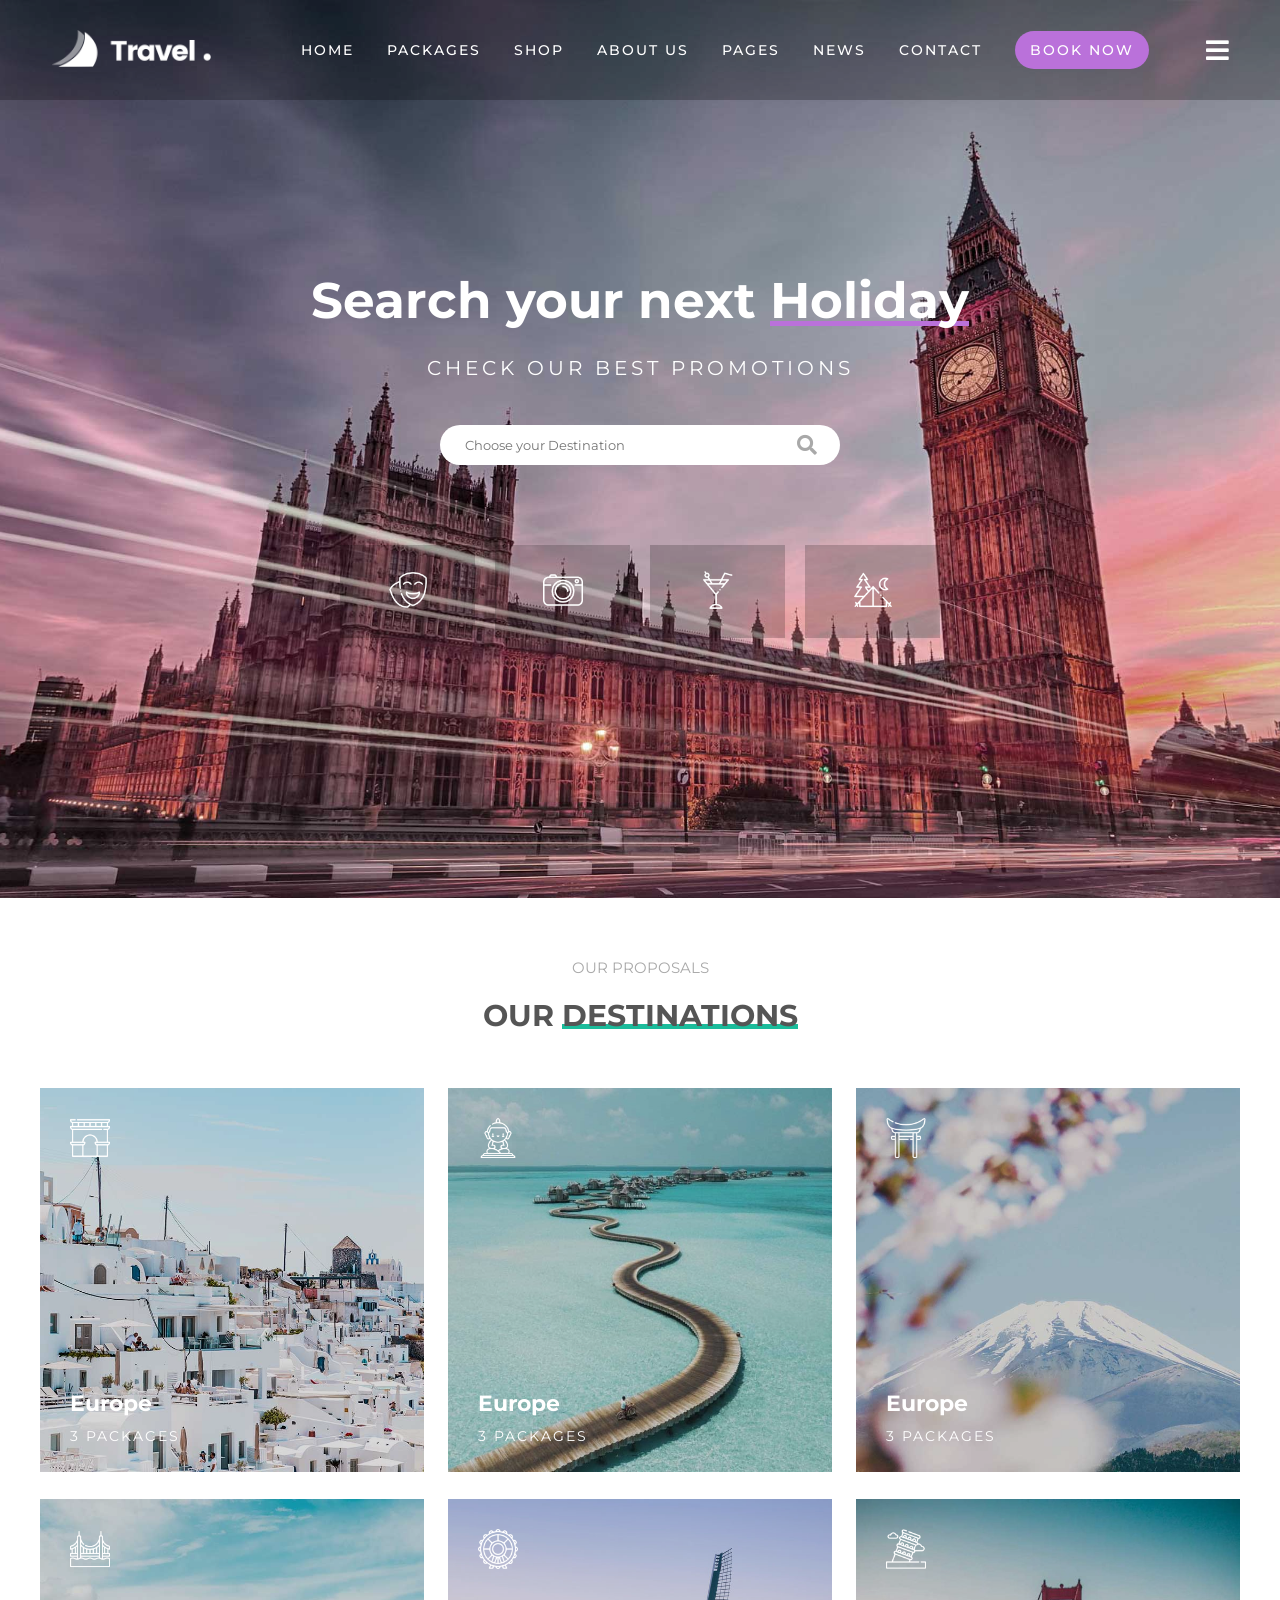
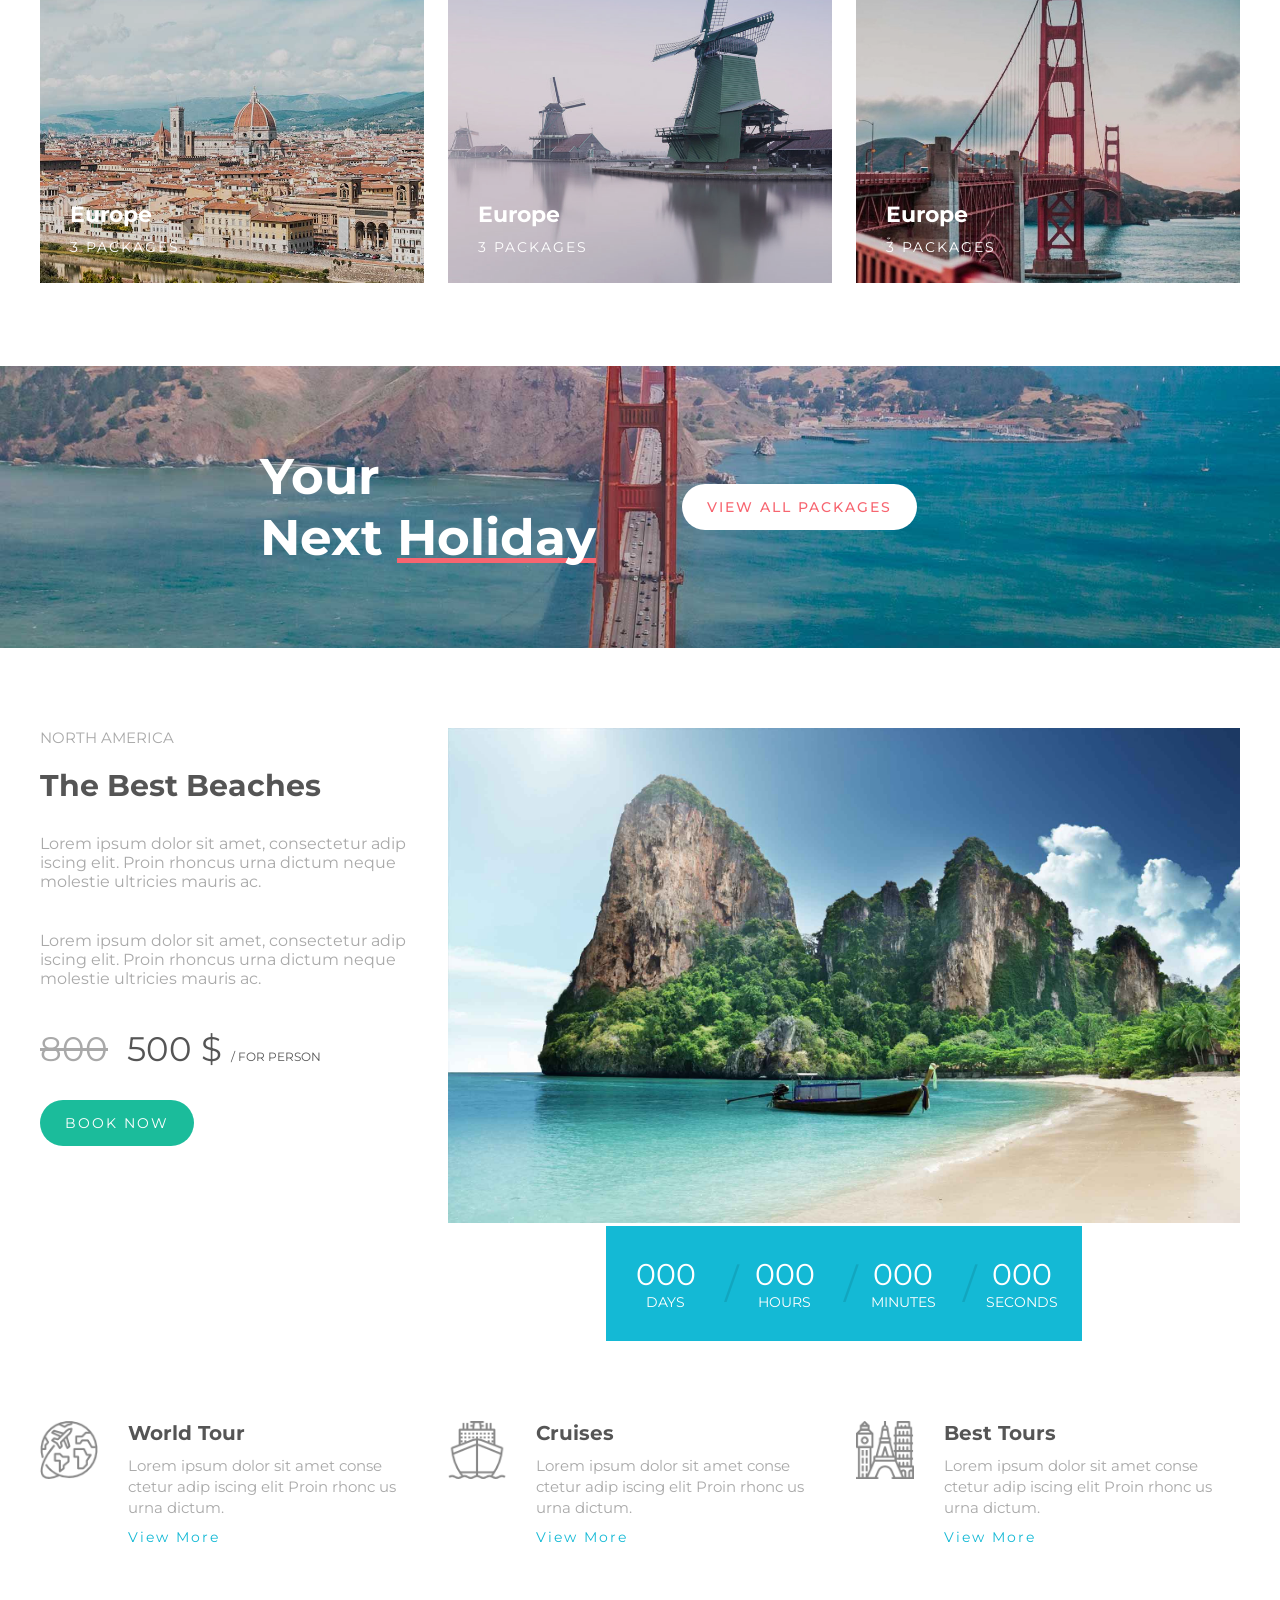
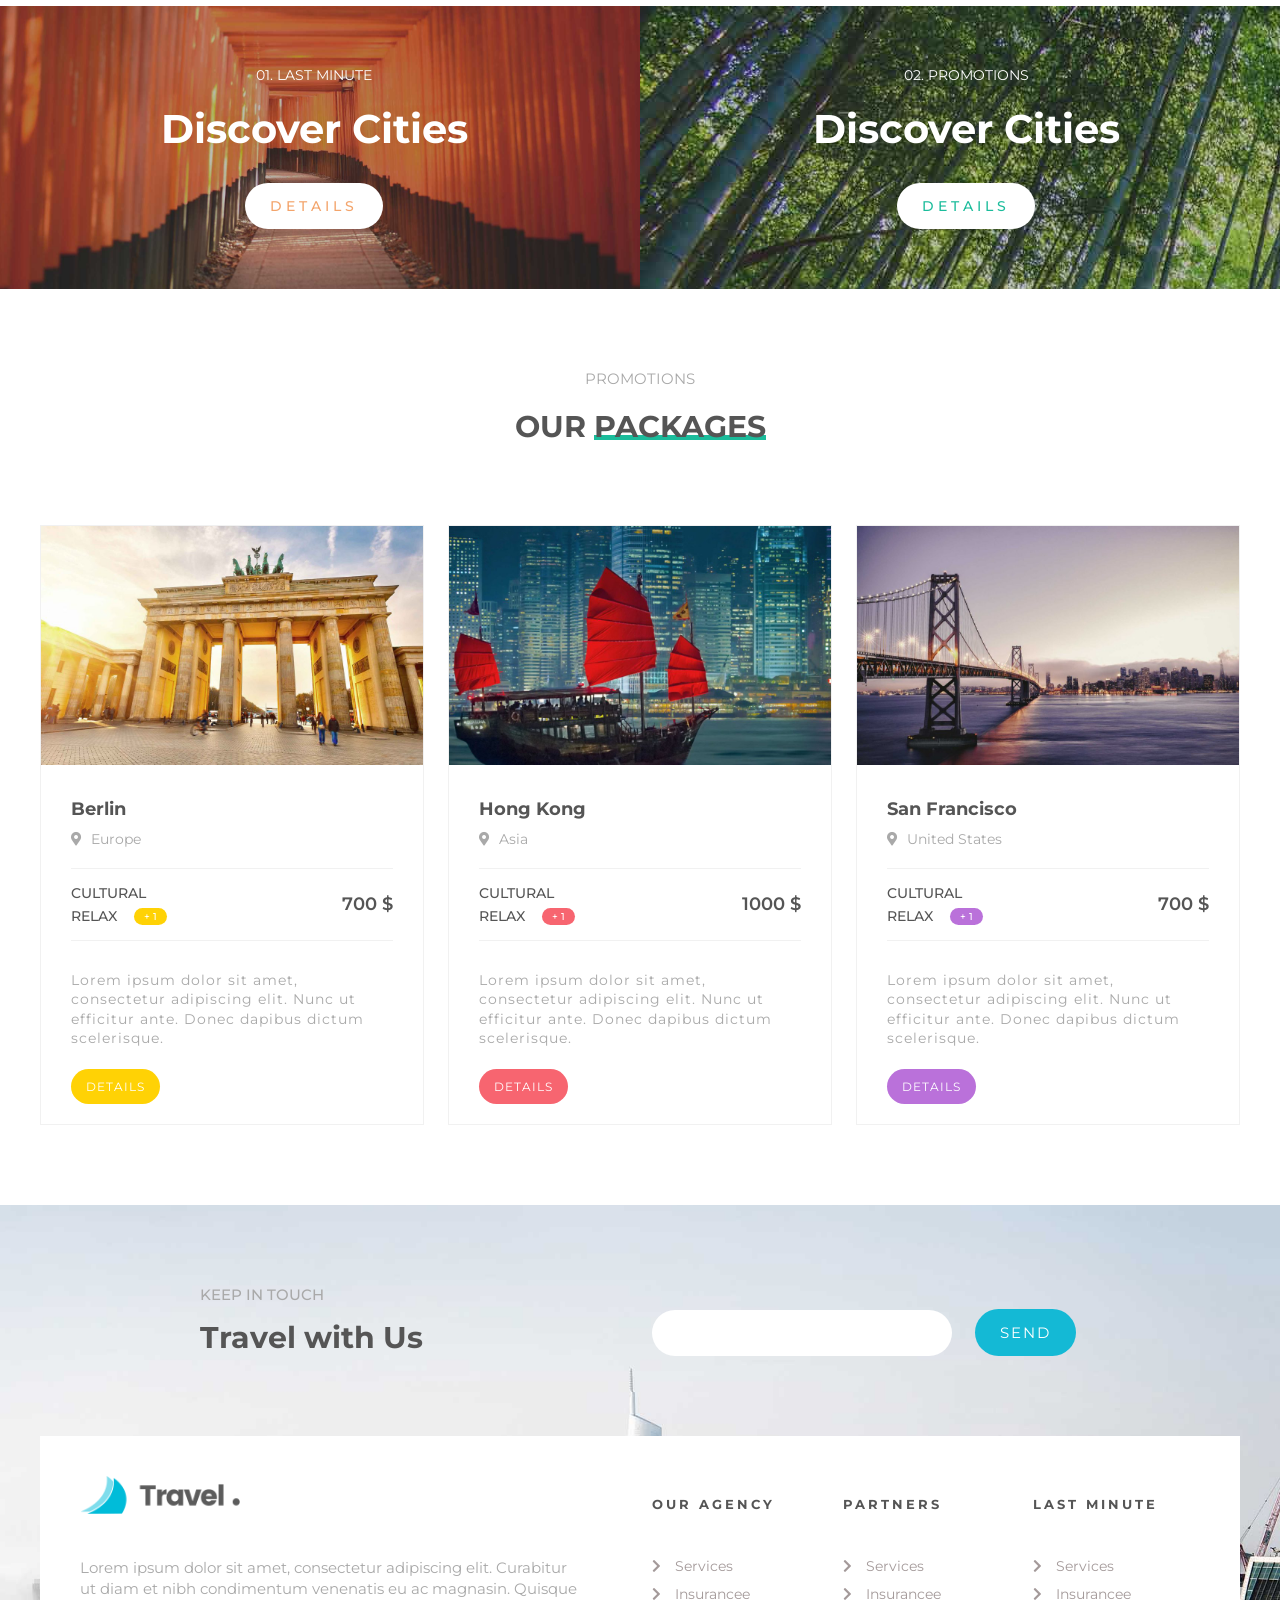
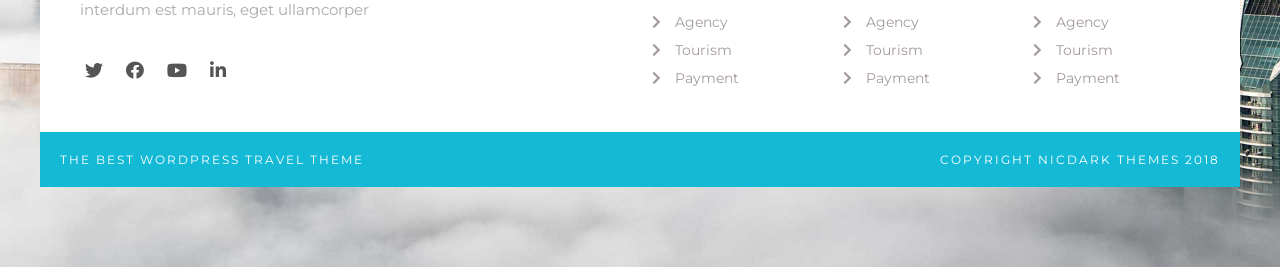
==== commit 4c95da03: "Fix cac loi con lai" ====
--- a/index.html
+++ b/index.html
@@ -346,7 +346,7 @@
                             <span class="best__price-new">500 $</span>
                             <span class="best__each-person">/ FOR PERSON</span>
                         </p>
-                        <a class="best__btn btn-big">BOOK NOW</a>
+                        <a class="best__btn btn-big c-m-full-width">BOOK NOW</a>
                     </div>
                     <div class="col l-8 m-12 c-12">
                         <div class="best__slider-container">
@@ -476,7 +476,7 @@
                                     Lorem ipsum dolor sit amet, consectetur adipiscing elit. Nunc ut efficitur ante. Donec dapibus dictum scelerisque.
                                 </p>
     
-                                <a href="" class="package__btn btn-small c-btn-big">DETAILS</a>
+                                <a href="" class="package__btn btn-small c-m-full-width">DETAILS</a>
                             </div>
                         </div>
                     </div>
@@ -502,7 +502,7 @@
                                     Lorem ipsum dolor sit amet, consectetur adipiscing elit. Nunc ut efficitur ante. Donec dapibus dictum scelerisque.
                                 </p>
     
-                                <a href="" class="package__btn package__btn--red btn-small c-btn-big">DETAILS</a>
+                                <a href="" class="package__btn package__btn--red btn-small c-m-full-width">DETAILS</a>
                             </div>
                         </div>
                     </div>
@@ -528,7 +528,7 @@
                                     Lorem ipsum dolor sit amet, consectetur adipiscing elit. Nunc ut efficitur ante. Donec dapibus dictum scelerisque.
                                 </p>
     
-                                <a href="" class="package__btn package__btn--purple btn-small c-btn-big">DETAILS</a>
+                                <a href="" class="package__btn package__btn--purple btn-small c-m-full-width">DETAILS</a>
                             </div>
                         </div>
                     </div>
--- a/assets/CSS/main.css
+++ b/assets/CSS/main.css
@@ -197,14 +197,16 @@
   background-color: #1BBC9B;
 }
 .destinations__item {
+  margin-top: 2.4rem;
   position: relative;
-  margin-top: 2.4rem;
 }
 .destinations__item:hover .destinations__overlay {
   display: flex;
 }
 .destinations__background {
+  height: 100%;
   width: 100%;
+  z-index: 0;
   filter: brightness(0.85);
 }
 .destinations__symbol {
@@ -235,10 +237,10 @@
 }
 .destinations__overlay {
   width: 100%;
-  height: 100%;
+  height: 99.5%;
   background-color: #14B9D5;
   position: absolute;
-  z-index: 2;
+  z-index: 3;
   top: 0;
   left: 0;
   display: none;
@@ -350,14 +352,15 @@
   display: flex;
   justify-content: space-between;
   background-color: #14B9D5;
-  width: 65%;
+  width: 60%;
   margin-top: -4rem;
   margin: auto;
 }
 .best__countdown-item {
-  padding: 3rem;
+  padding: 3rem 0;
   text-align: center;
   color: #FFFFFF;
+  width: 25%;
 }
 .best__countdown-item--has-slash {
   position: relative;
@@ -559,12 +562,10 @@
 }
 .footer__container {
   align-items: flex-end;
-}
-.footer__title-content {
-  padding-left: 20rem;
+  padding: 0 16rem;
 }
 .footer__search-form {
-  width: 60%;
+  width: 70%;
   padding: 1.5rem 2rem;
   background-color: #FFFFFF;
   border: none;
@@ -585,7 +586,7 @@
   font-size: 1.5rem;
   letter-spacing: 2px;
   color: #FFFFFF;
-  margin-left: 1.5rem;
+  margin-left: 2rem;
 }
 .footer__details {
   background-color: #FFFFFF;
@@ -614,7 +615,6 @@
 .footer__item-title {
   font-size: 1.3rem;
   letter-spacing: 3px;
-  font-size: 600;
   color: #555555;
   margin-top: 2rem;
   margin-bottom: 4rem;
--- a/assets/CSS/responsive.css
+++ b/assets/CSS/responsive.css
@@ -45,9 +45,7 @@
     .best__slider-container {
         margin-top: 8rem;
     }
-    .best {
-        padding: 4rem;
-    }
+    
     .tour__item {
         margin-bottom: 4rem;
     }
@@ -66,8 +64,25 @@
         width: 20%;
         margin-left: 3rem;
     }
+
+    .c-btn-medium {
+        display: block;
+        max-width: 25rem;
+        text-align: center;
+        margin: auto;
+    }
+    .c-m-full-width {
+        width: 100%;
+        display: block;
+        text-align: center;
+        font-size: 1.4rem;
+    }
 }
-
+@media (min-width: 740px) and (max-width: 1023px) {
+    .footer__container {
+        padding: 0;
+    }
+}
 /* Mobile */
 @media (max-width: 739px) {
     .search {
@@ -76,21 +91,30 @@
         padding-top: 20rem;
     }
     .destinations {
-        padding: 0 4rem;
+        padding: 0 2rem;
+    }
+    .best {
+        padding: 8rem 2rem;
     }
     .best__countdown {
         width: 100%;
     }
     .tour {
-        padding: 0 4rem;
+        padding: 0 2rem;
     }
-    .c-btn-big {
+    .best__countdown {
+        flex-direction: column;
+        text-align: center;
+        align-items: center;
+    }
+    .best__countdown-item {
+        padding: 2rem 0;
+        border-bottom: 1px solid #f1f1f1;
         width: 100%;
-        display: block;
-        text-align: center;
-        font-size: 1.4rem;
     }
-
+    .best__countdown-item::after {
+        content: "";
+    }
     /* footer  */
     .footer {
         padding-bottom: 0;
@@ -111,13 +135,11 @@
         flex-direction: column;
         text-align: center;
     }
+    .footer__item-title {
+        margin-bottom: 1rem;
+    }
     .footer_author {
         margin-bottom: 1rem;
     }
-    .c-btn-medium {
-        display: block;
-        max-width: 25rem;
-        text-align: center;
-        margin: auto;
-    }
+    
 }
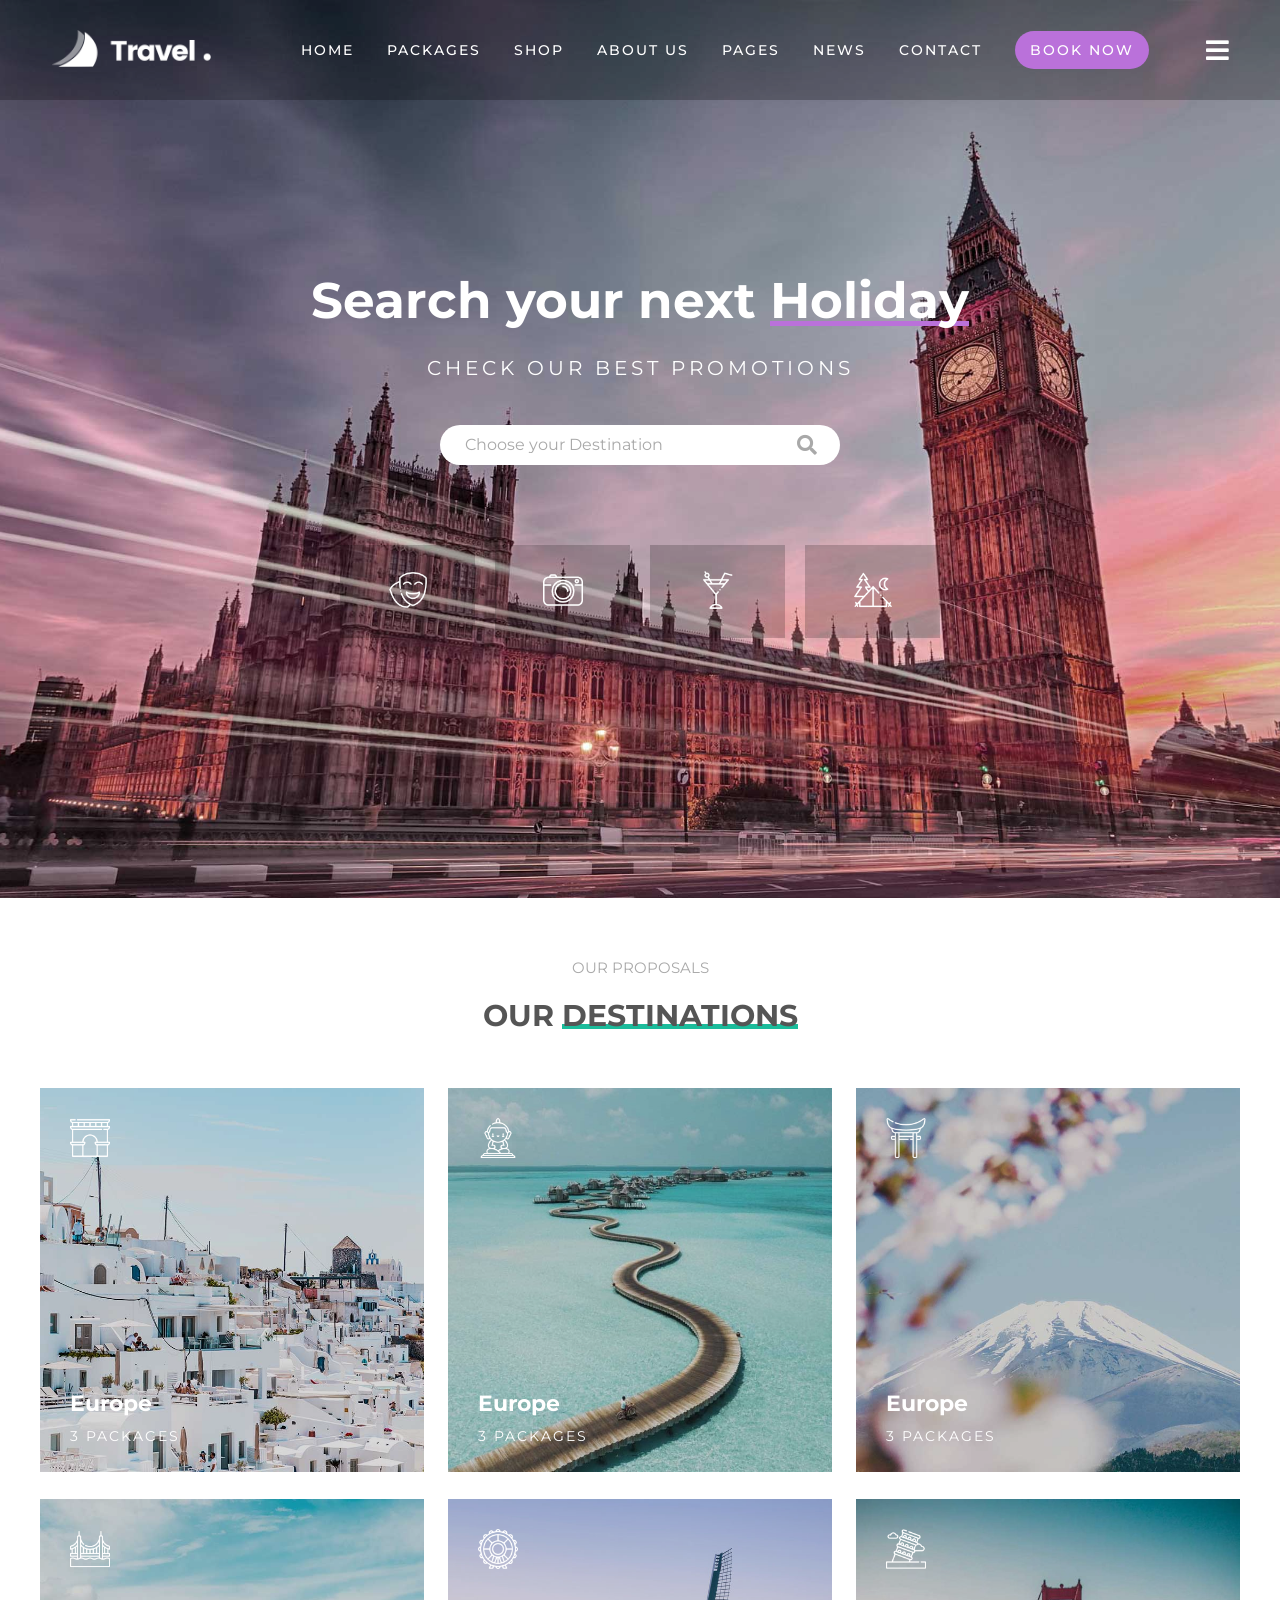
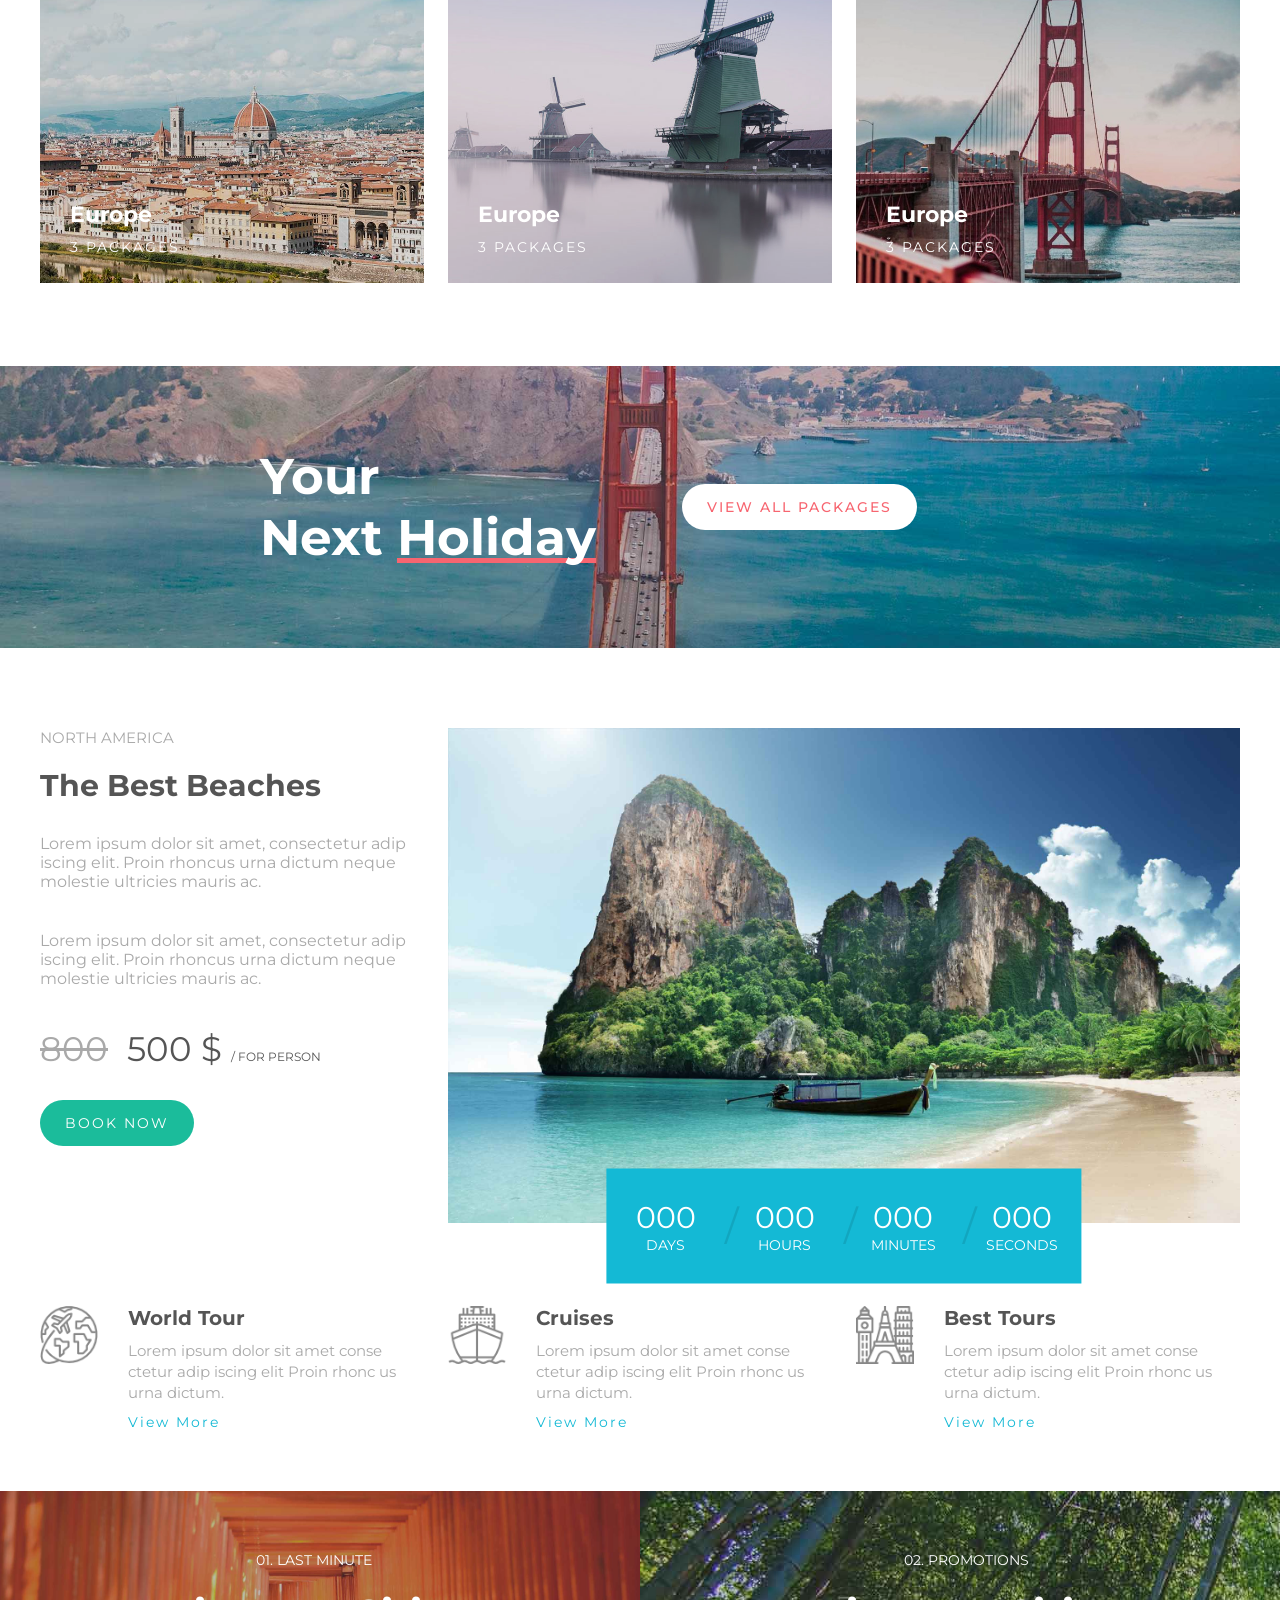
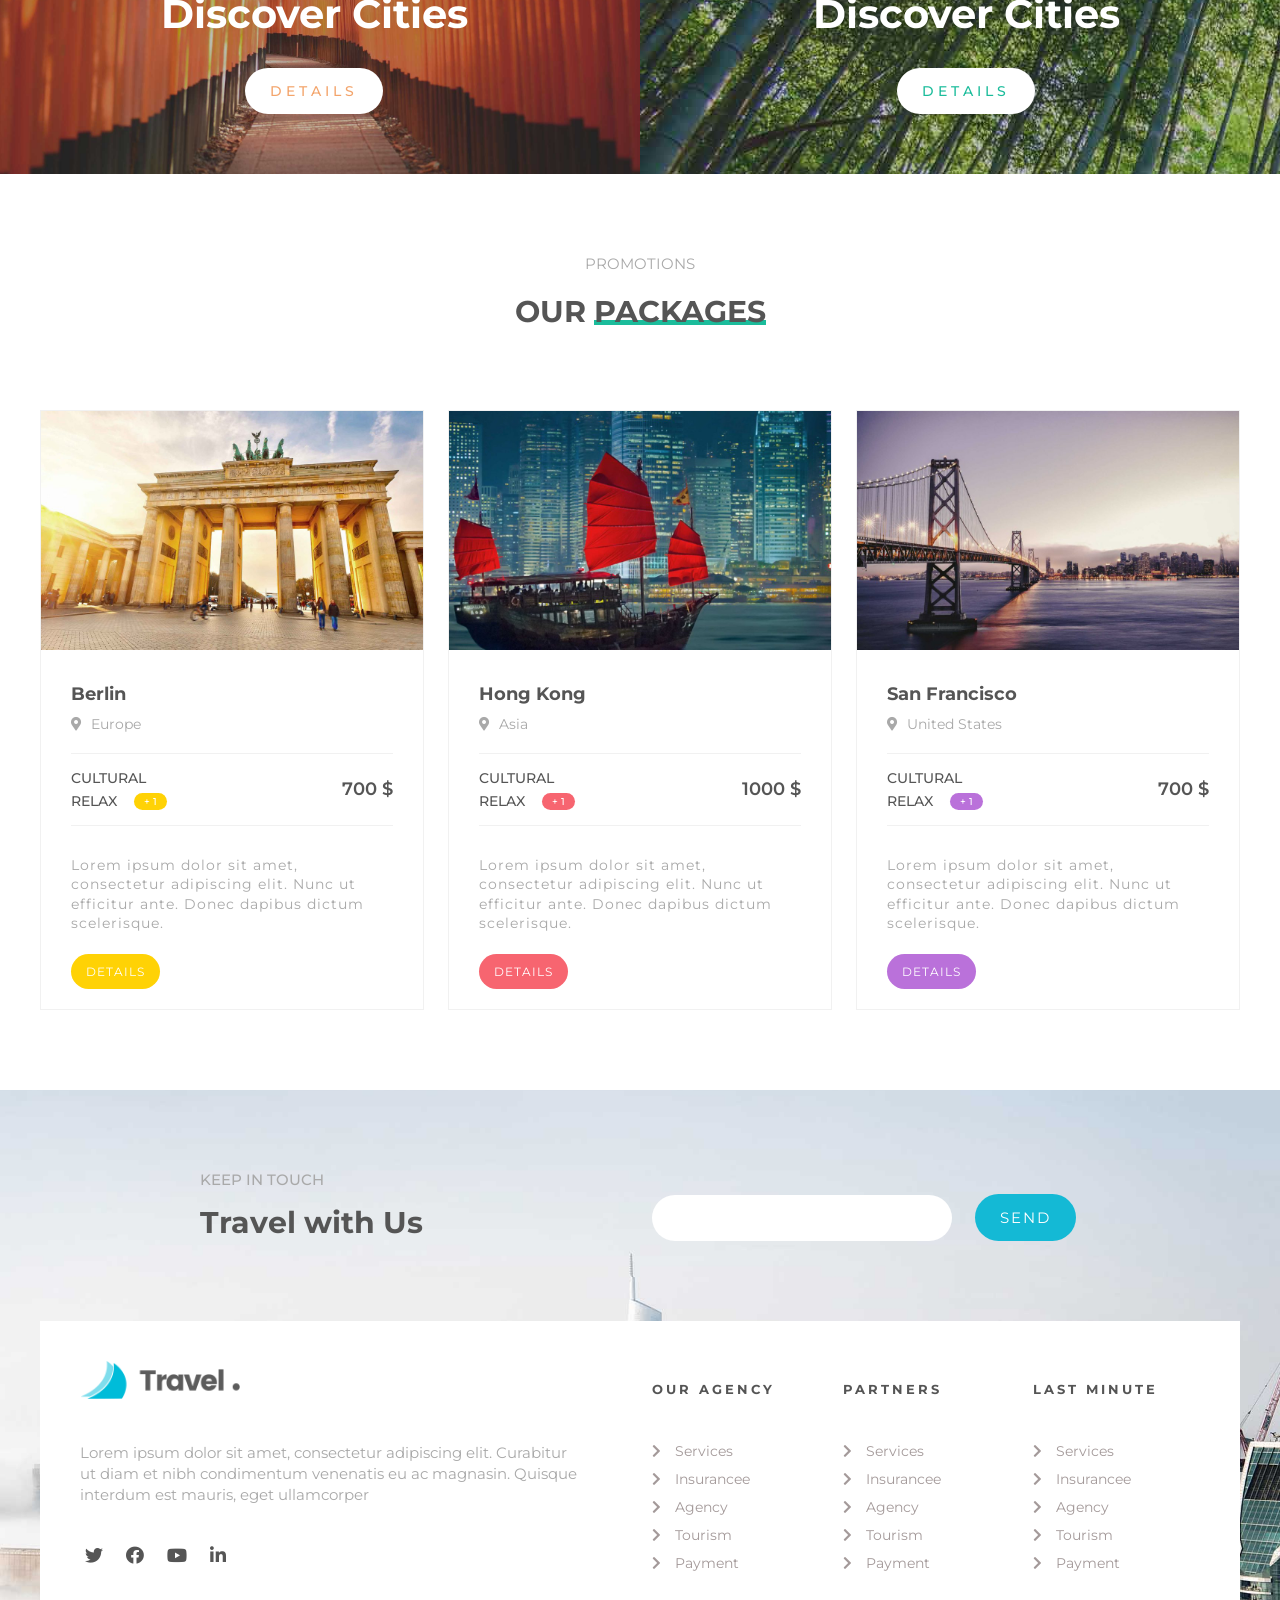
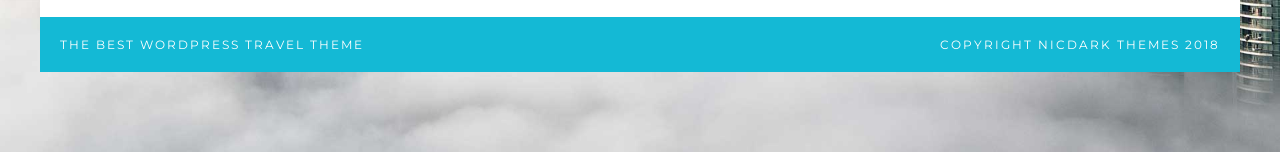
==== commit bce11f12: "Fixed pc-menu and best" ====
--- a/index.html
+++ b/index.html
@@ -5,22 +5,26 @@
     <meta charset="UTF-8">
     <meta http-equiv="X-UA-Compatible" content="IE=edge">
     <meta name="viewport" content="width=device-width, initial-scale=1.0">
-    <title>Document</title>
+    <title>Love Travel</title>
     <link rel="stylesheet" href="assets/CSS/main.css">
     <link rel="stylesheet" href="assets/CSS/base.css">
     <link rel="stylesheet" href="assets/CSS/responsive.css">
     <link rel="stylesheet" href="assets/CSS/grid.css">
     <link rel="preconnect" href="https://fonts.googleapis.com">
     <link rel="preconnect" href="https://fonts.gstatic.com" crossorigin>
-    <link href="https://fonts.googleapis.com/css2?family=Montserrat:wght@300;400;500;600;700&display=swap"
+    <link
+        href="https://fonts.googleapis.com/css2?family=Montserrat:wght@300;400;500;600;700&display=swap"
         rel="stylesheet">
-    <link rel="stylesheet" href="https://cdnjs.cloudflare.com/ajax/libs/font-awesome/5.15.3/css/all.min.css"
+    <link rel="stylesheet"
+        href="https://cdnjs.cloudflare.com/ajax/libs/font-awesome/5.15.3/css/all.min.css"
         integrity="sha512-iBBXm8fW90+nuLcSKlbmrPcLa0OT92xO1BIsZ+ywDWZCvqsWgccV3gFoRBv0z+8dLJgyAHIhR35VZc2oM/gI1w=="
         crossorigin="anonymous" referrerpolicy="no-referrer" />
 </head>
 
 <body>
     <div class="wrapper">
+
+        <!-- start header  -->
         <header class="header">
             <a href="" class="header__logo">
                 <img src="assets/img/logo.png" alt="">
@@ -88,31 +92,169 @@
                 </li>
             </ul>
 
-            <div class="header__menu-icon fas fa-bars"></div>
+            <div class="header__menu-icon fas fa-bars" id="menu"></div>
+
+
+            <!-- START MENU PC   -->
+            <div class="pc-menu" id="pc-menu">
+                <div class="pc-menu__overlay" id="pc-menu__overlay"></div>
+                <div class="pc-menu__container" id="pc-menu__container">
+                    <i class="pc-menu__btn-close far fa-times-circle" id="btn-close"></i>
+                    <span class="pc-menu__sub-title heading__sub-title">Best</span>
+                    <h4 class="pc-menu__title heading__title"><span
+                            class="underline underline--yellow">PACKAGES</span></h4>
+
+                    <div class="pc-menu__item">
+                        <img src="assets/img/package-1-150x150.jpg" alt="" class="pc-menu__img">
+                        <div class="pc-menu__item-content">
+                            <h5 class="pc-menu__item-title">Berlin</h5>
+                            <div class="pc-menu__item-place">
+                                <i class="pc-menu__item-icon fas fa-map-marker-alt"></i>
+                                <span class="pc-menu__item-name-place">Europe</span>
+                            </div>
+                            <a href="" class="pc-menu__item-btn">From 700 $</a>
+                        </div>
+                    </div>
+
+                    <div class="pc-menu__item">
+                        <img src="assets/img/package-2-150x150.jpg" alt="" class="pc-menu__img">
+                        <div class="pc-menu__item-content">
+                            <h5 class="pc-menu__item-title">Hong Kong</h5>
+                            <div class="pc-menu__item-place">
+                                <i class="pc-menu__item-icon fas fa-map-marker-alt"></i>
+                                <span class="pc-menu__item-name-place">Asia</span>
+                            </div>
+                            <a href="" class="pc-menu__item-btn pc-menu__item-btn--gr-red">From 700
+                                $</a>
+                        </div>
+                    </div>
+
+                    <div class="pc-menu__item">
+                        <img src="assets/img/package-3.jpg" alt="" class="pc-menu__img">
+                        <div class="pc-menu__item-content">
+                            <h5 class="pc-menu__item-title">San Francisco</h5>
+                            <div class="pc-menu__item-place">
+                                <i class="pc-menu__item-icon fas fa-map-marker-alt"></i>
+                                <span class="pc-menu__item-name-place">United States</span>
+                            </div>
+                            <a href="" class="pc-menu__item-btn pc-menu__item-btn--gr-purple">From
+                                700 $</a>
+                        </div>
+                    </div>
+
+                    <div class="destinations__item">
+                        <img src="assets/img/destination-9.jpg" alt=""
+                            class="destinations__background">
+                        <img src="assets/img/arch.png" alt="" class="destinations__symbol">
+                        <div class="destinations__services">
+                            <h3 class="destinations__place-name">Europe</h3>
+                            <span class="destinations__packages">3 packages</span>
+                        </div>
+
+                        <div class="destinations__overlay">
+                            <div class="destinations__overlay-content">
+                                <h4 class="destinations__overlay-title">Packages</h4>
+                                <ul class="destinations__overlay-list">
+                                    <li class="destinations__overlay-item">
+                                        <a href="" class="destinations__overlay-link">Berlin</a>
+                                    </li>
+                                    <li class="destinations__overlay-item">
+                                        <a href="" class="destinations__overlay-link">London</a>
+                                    </li>
+                                    <li class="destinations__overlay-item">
+                                        <a href="" class="destinations__overlay-link">Amsterdam</a>
+                                    </li>
+                                </ul>
+                                <a href="" class="btn-small destinations__overlay-btn">VIEW
+                                    DESTINATION</a>
+                            </div>
+                        </div>
+                    </div>
+
+                    <span class="pc-menu__sub-title heading__sub-title">LAST</span>
+                    <h4 class="pc-menu__title heading__title"><span
+                            class="underline underline--orange">MINUTES</span></h4>
+
+                    <div class="pc-menu__item">
+                        <img src="assets/img/package-1-150x150.jpg" alt="" class="pc-menu__img">
+                        <div class="pc-menu__item-content">
+                            <h5 class="pc-menu__item-title">Tuscany</h5>
+                            <div class="pc-menu__item-place">
+                                <i class="pc-menu__item-icon fas fa-map-marker-alt"></i>
+                                <span class="pc-menu__item-name-place">Italy</span>
+                            </div>
+                            <a href="" class="pc-menu__item-btn pc-menu__item-btn--gr-green">From
+                                700 $</a>
+                        </div>
+                    </div>
+
+                    <div class="pc-menu__item">
+                        <img src="assets/img/package-2-150x150.jpg" alt="" class="pc-menu__img">
+                        <div class="pc-menu__item-content">
+                            <h5 class="pc-menu__item-title">Amsterdam</h5>
+                            <div class="pc-menu__item-place">
+                                <i class="pc-menu__item-icon fas fa-map-marker-alt"></i>
+                                <span class="pc-menu__item-name-place">Netherlands</span>
+                            </div>
+                            <a href="" class="pc-menu__item-btn pc-menu__item-btn--gr-orange">From
+                                700 $</a>
+                        </div>
+                    </div>
+
+                    <div class="pc-menu__item">
+                        <img src="assets/img/package-3.jpg" alt="" class="pc-menu__img">
+                        <div class="pc-menu__item-content">
+                            <h5 class="pc-menu__item-title">Phuket</h5>
+                            <div class="pc-menu__item-place">
+                                <i class="pc-menu__item-icon fas fa-map-marker-alt"></i>
+                                <span class="pc-menu__item-name-place">ThaiLand</span>
+                            </div>
+                            <a href="" class="pc-menu__item-btn pc-menu__item-btn--gr-blue">From 700
+                                $</a>
+                        </div>
+                    </div>
+                </div>
+            </div>
         </header>
+        <!-- end header  -->
+
+
 
         <!-- start search  -->
         <section class="search">
             <div class="grid wide">
                 <div class="search__container">
                     <h1 class="search__title">
-                        Search your next <span class="underline">Holiday</span>
+                        Search your next <span class="underline underline--purple">Holiday</span>
                     </h1>
                     <p class="search__heading">
                         CHECK OUR BEST PROMOTIONS
                     </p>
 
                     <div class="search__form">
-                        <input type="text" name="" id="" class="search__input" placeholder="Choose your Destination">
-                        <i class="search__btn-icon fas fa-search"></i>
+                        <div class="search__form-input">
+                            <input type="text" name="" id="search-form" class="search__input"
+                                placeholder="Choose your Destination">
+                            <i class="search__btn-icon fas fa-search"></i>
+                            <ul class="search__suggestions">
+                                <li class="search__suggestions-item">Choose your Destination ...</li>
+                                <li class="search__suggestions-item">Europe</li>
+                                <li class="search__suggestions-item">United States</li>
+                                <li class="search__suggestions-item">Viet Nam</li>
+                                <li class="search__suggestions-item">Oceania</li>
+                            </ul>
+                        </div>
+
                     </div>
 
                     <div class="search__categories">
                         <a href="" class="search__categories-item">
-                            <img src="assets/img/t-cultural.png" alt="" class="search__categories-img">
+                            <img src="assets/img/t-cultural.png" alt=""
+                                class="search__categories-img">
                         </a>
                         <a href="" class="search__categories-item">
-                            <img src="assets/img/t-history.png" alt="" class="search__categories-img">
+                            <img src="assets/img/t-history.png" alt=""
+                                class="search__categories-img">
                         </a>
                         <a href="" class="search__categories-item">
                             <img src="assets/img/t-relax.png" alt="" class="search__categories-img">
@@ -129,12 +271,14 @@
         <!-- start destination -->
         <section class="destinations">
             <span class="heading__sub-title">OUR PROPOSALS</span>
-            <h2 class="heading__title destinations__title">OUR <span class="underline">DESTINATIONS</span></h2>
+            <h2 class="heading__title destinations__title">OUR <span
+                    class="underline underline--green">DESTINATIONS</span></h2>
             <div class="grid wide">
                 <div class="row">
                     <div class="col l-4 m-12 c-12">
                         <div class="destinations__item">
-                            <img src="assets/img/destination-9.jpg" alt="" class="destinations__background">
+                            <img src="assets/img/destination-9.jpg" alt=""
+                                class="destinations__background">
                             <img src="assets/img/arch.png" alt="" class="destinations__symbol">
                             <div class="destinations__services">
                                 <h3 class="destinations__place-name">Europe</h3>
@@ -152,17 +296,20 @@
                                             <a href="" class="destinations__overlay-link">London</a>
                                         </li>
                                         <li class="destinations__overlay-item">
-                                            <a href="" class="destinations__overlay-link">Amsterdam</a>
+                                            <a href=""
+                                                class="destinations__overlay-link">Amsterdam</a>
                                         </li>
                                     </ul>
-                                    <a href="" class="btn-small destinations__overlay-btn">VIEW DESTINATION</a>
+                                    <a href="" class="btn-small destinations__overlay-btn">VIEW
+                                        DESTINATION</a>
                                 </div>
                             </div>
                         </div>
                     </div>
                     <div class="col l-4 m-12 c-12">
                         <div class="destinations__item">
-                            <img src="assets/img/thai_l.jpg" alt="" class="destinations__background">
+                            <img src="assets/img/thai_l.jpg" alt=""
+                                class="destinations__background">
                             <img src="assets/img/buddha.png" alt="" class="destinations__symbol">
                             <div class="destinations__services">
                                 <h3 class="destinations__place-name">Europe</h3>
@@ -180,18 +327,22 @@
                                             <a href="" class="destinations__overlay-link">London</a>
                                         </li>
                                         <li class="destinations__overlay-item">
-                                            <a href="" class="destinations__overlay-link">Amsterdam</a>
+                                            <a href=""
+                                                class="destinations__overlay-link">Amsterdam</a>
                                         </li>
                                     </ul>
-                                    <a href="" class="btn-small destinations__overlay-btn">VIEW DESTINATION</a>
+                                    <a href="" class="btn-small destinations__overlay-btn">VIEW
+                                        DESTINATION</a>
                                 </div>
                             </div>
                         </div>
                     </div>
                     <div class="col l-4 m-12 c-12">
                         <div class="destinations__item">
-                            <img src="assets/img/destination-8.jpg" alt="" class="destinations__background">
-                            <img src="assets/img/torii-gate.png" alt="" class="destinations__symbol">
+                            <img src="assets/img/destination-8.jpg" alt=""
+                                class="destinations__background">
+                            <img src="assets/img/torii-gate.png" alt=""
+                                class="destinations__symbol">
                             <div class="destinations__services">
                                 <h3 class="destinations__place-name">Europe</h3>
                                 <span class="destinations__packages">3 packages</span>
@@ -208,10 +359,12 @@
                                             <a href="" class="destinations__overlay-link">London</a>
                                         </li>
                                         <li class="destinations__overlay-item">
-                                            <a href="" class="destinations__overlay-link">Amsterdam</a>
+                                            <a href=""
+                                                class="destinations__overlay-link">Amsterdam</a>
                                         </li>
                                     </ul>
-                                    <a href="" class="btn-small destinations__overlay-btn">VIEW DESTINATION</a>
+                                    <a href="" class="btn-small destinations__overlay-btn">VIEW
+                                        DESTINATION</a>
                                 </div>
                             </div>
                         </div>
@@ -219,7 +372,8 @@
                     <div class="col l-4 m-12 c-12">
                         <div class="destinations__item">
                             <img src="assets/img/italy.jpg" alt="" class="destinations__background">
-                            <img src="assets/img/golden-gate.png" alt="" class="destinations__symbol">
+                            <img src="assets/img/golden-gate.png" alt=""
+                                class="destinations__symbol">
                             <div class="destinations__services">
                                 <h3 class="destinations__place-name">Europe</h3>
                                 <span class="destinations__packages">3 packages</span>
@@ -236,18 +390,22 @@
                                             <a href="" class="destinations__overlay-link">London</a>
                                         </li>
                                         <li class="destinations__overlay-item">
-                                            <a href="" class="destinations__overlay-link">Amsterdam</a>
+                                            <a href=""
+                                                class="destinations__overlay-link">Amsterdam</a>
                                         </li>
                                     </ul>
-                                    <a href="" class="btn-small destinations__overlay-btn">VIEW DESTINATION</a>
+                                    <a href="" class="btn-small destinations__overlay-btn">VIEW
+                                        DESTINATION</a>
                                 </div>
                             </div>
                         </div>
                     </div>
                     <div class="col l-4 m-12 c-12">
                         <div class="destinations__item">
-                            <img src="assets/img/netherland.jpg" alt="" class="destinations__background">
-                            <img src="assets/img/london-eye.png" alt="" class="destinations__symbol">
+                            <img src="assets/img/netherland.jpg" alt=""
+                                class="destinations__background">
+                            <img src="assets/img/london-eye.png" alt=""
+                                class="destinations__symbol">
                             <div class="destinations__services">
                                 <h3 class="destinations__place-name">Europe</h3>
                                 <span class="destinations__packages">3 packages</span>
@@ -264,17 +422,20 @@
                                             <a href="" class="destinations__overlay-link">London</a>
                                         </li>
                                         <li class="destinations__overlay-item">
-                                            <a href="" class="destinations__overlay-link">Amsterdam</a>
+                                            <a href=""
+                                                class="destinations__overlay-link">Amsterdam</a>
                                         </li>
                                     </ul>
-                                    <a href="" class="btn-small destinations__overlay-btn">VIEW DESTINATION</a>
+                                    <a href="" class="btn-small destinations__overlay-btn">VIEW
+                                        DESTINATION</a>
                                 </div>
                             </div>
                         </div>
                     </div>
                     <div class="col l-4 m-12 c-12">
                         <div class="destinations__item">
-                            <img src="assets/img/america.jpg" alt="" class="destinations__background">
+                            <img src="assets/img/america.jpg" alt=""
+                                class="destinations__background">
                             <img src="assets/img/pisa.png" alt="" class="destinations__symbol">
                             <div class="destinations__services">
                                 <h3 class="destinations__place-name">Europe</h3>
@@ -292,10 +453,12 @@
                                             <a href="" class="destinations__overlay-link">London</a>
                                         </li>
                                         <li class="destinations__overlay-item">
-                                            <a href="" class="destinations__overlay-link">Amsterdam</a>
+                                            <a href=""
+                                                class="destinations__overlay-link">Amsterdam</a>
                                         </li>
                                     </ul>
-                                    <a href="" class="btn-small destinations__overlay-btn">VIEW DESTINATION</a>
+                                    <a href="" class="btn-small destinations__overlay-btn">VIEW
+                                        DESTINATION</a>
                                 </div>
                             </div>
                         </div>
@@ -306,13 +469,14 @@
         </section>
         <!-- end destinations -->
 
+        <!-- start hoiliday -->
         <section class="hoiliday-packages">
             <div class="grid wide">
                 <div class="row hoiliday-packages__container">
                     <div class="col l-6 m-12 c-12">
                         <h3 class="hoiliday-packages__title">
                             Your<br>Next
-                            <span class="underline">Holiday</span>
+                            <span class="underline underline--red">Holiday</span>
                         </h3>
                     </div>
                     <div class="col l-6 m-12 c-12">
@@ -323,7 +487,10 @@
 
 
         </section>
-
+        <!-- end hoiliday -->
+
+
+        <!-- start best -->
         <section class="best">
             <div class="grid wide">
                 <div class="row">
@@ -333,11 +500,13 @@
                             The Best <span class="underline">Beaches</span>
                         </h3>
                         <p class="best__desc">
-                            Lorem ipsum dolor sit amet, consectetur adip iscing elit. Proin rhoncus urna dictum neque
+                            Lorem ipsum dolor sit amet, consectetur adip iscing elit. Proin rhoncus
+                            urna dictum neque
                             molestie ultricies mauris ac.
                         </p>
                         <p class="best__desc">
-                            Lorem ipsum dolor sit amet, consectetur adip iscing elit. Proin rhoncus urna dictum neque
+                            Lorem ipsum dolor sit amet, consectetur adip iscing elit. Proin rhoncus
+                            urna dictum neque
                             molestie ultricies mauris ac.
                         </p>
 
@@ -351,7 +520,8 @@
                     <div class="col l-8 m-12 c-12">
                         <div class="best__slider-container">
                             <div class="best__slider">
-                                <img class="best__slider-img" src="assets/img/ha_long_bye.jpg" alt="">
+                                <img class="best__slider-img" src="assets/img/ha_long_bye.jpg"
+                                    alt="">
                             </div>
                             <div class="best__countdown">
                                 <div class="best__countdown-item best__countdown-item--has-slash">
@@ -376,7 +546,9 @@
                 </div>
             </div>
         </section>
-
+        <!-- end best   -->
+
+        <!-- start tour -->
         <section class="tour">
             <div class="grid wide">
                 <div class="row">
@@ -386,7 +558,8 @@
                             <div class="tour__content">
                                 <h4 class="tour__content-title">World Tour</h4>
                                 <p class="tour__content-desc">
-                                    Lorem ipsum dolor sit amet conse ctetur adip iscing elit Proin rhonc us urna dictum.
+                                    Lorem ipsum dolor sit amet conse ctetur adip iscing elit Proin
+                                    rhonc us urna dictum.
                                 </p>
                                 <a href="" class="tour__content-view-more">
                                     View More
@@ -400,7 +573,8 @@
                             <div class="tour__content">
                                 <h4 class="tour__content-title">Cruises</h4>
                                 <p class="tour__content-desc">
-                                    Lorem ipsum dolor sit amet conse ctetur adip iscing elit Proin rhonc us urna dictum.
+                                    Lorem ipsum dolor sit amet conse ctetur adip iscing elit Proin
+                                    rhonc us urna dictum.
                                 </p>
                                 <a href="" class="tour__content-view-more">
                                     View More
@@ -414,7 +588,8 @@
                             <div class="tour__content">
                                 <h4 class="tour__content-title">Best Tours</h4>
                                 <p class="tour__content-desc">
-                                    Lorem ipsum dolor sit amet conse ctetur adip iscing elit Proin rhonc us urna dictum.
+                                    Lorem ipsum dolor sit amet conse ctetur adip iscing elit Proin
+                                    rhonc us urna dictum.
                                 </p>
                                 <a href="" class="tour__content-view-more">
                                     View More
@@ -425,7 +600,10 @@
                 </div>
             </div>
         </section>
-
+        <!-- end tour  -->
+
+
+        <!-- start discover  -->
         <section class="discover">
             <div class="grid">
                 <div class="row">
@@ -446,17 +624,21 @@
                 </div>
             </div>
         </section>
-
-
+        <!-- end discover -->
+
+
+        <!-- start packages -->
         <section class="package">
             <span class="heading__sub-title">PROMOTIONS</span>
-            <h3 class="heading__title package__title">OUR <span class="underline">PACKAGES</span></h3>
+            <h3 class="heading__title package__title">OUR <span
+                    class="underline underline--green">PACKAGES</span></h3>
 
             <div class="grid wide">
                 <div class="row">
                     <div class="col l-4 m-12 c-12">
                         <div class="package__item">
-                            <img src="assets/img/c-package-1-1024x640.jpg" alt="" class="package__img">
+                            <img src="assets/img/c-package-1-1024x640.jpg" alt=""
+                                class="package__img">
                             <div class="package__content">
                                 <h4 class="package__place-name">Berlin</h4>
                                 <span class="package__address">
@@ -466,23 +648,27 @@
                                 <div class="package__services">
                                     <div class="package__services-name">
                                         <span class="package__services-cultural">CULTURAL</span>
-                                        <span class="package__services-relax package__services-desc package__services-desc--yellow">RELAX</span> 
+                                        <span
+                                            class="package__services-relax package__services-desc package__services-desc--yellow">RELAX</span>
                                     </div>
                                     <span class="package__services-price ">
                                         700 $
                                     </span>
                                 </div>
                                 <p class="package__desc">
-                                    Lorem ipsum dolor sit amet, consectetur adipiscing elit. Nunc ut efficitur ante. Donec dapibus dictum scelerisque.
+                                    Lorem ipsum dolor sit amet, consectetur adipiscing elit. Nunc ut
+                                    efficitur ante.
+                                    Donec dapibus dictum scelerisque.
                                 </p>
-    
+
                                 <a href="" class="package__btn btn-small c-m-full-width">DETAILS</a>
                             </div>
                         </div>
                     </div>
                     <div class="col l-4 m-12 c-12">
                         <div class="package__item">
-                            <img src="assets/img/c-package-2-1024x640.jpg" alt="" class="package__img">
+                            <img src="assets/img/c-package-2-1024x640.jpg" alt=""
+                                class="package__img">
                             <div class="package__content">
                                 <h4 class="package__place-name">Hong Kong</h4>
                                 <span class="package__address">
@@ -492,23 +678,28 @@
                                 <div class="package__services">
                                     <div class="package__services-name">
                                         <span class="package__services-cultural">CULTURAL</span>
-                                        <span class="package__services-relax package__services-desc package__services-desc--red">RELAX</span> 
+                                        <span
+                                            class="package__services-relax package__services-desc package__services-desc--red">RELAX</span>
                                     </div>
                                     <span class="package__services-price ">
                                         1000 $
                                     </span>
                                 </div>
                                 <p class="package__desc">
-                                    Lorem ipsum dolor sit amet, consectetur adipiscing elit. Nunc ut efficitur ante. Donec dapibus dictum scelerisque.
+                                    Lorem ipsum dolor sit amet, consectetur adipiscing elit. Nunc ut
+                                    efficitur ante.
+                                    Donec dapibus dictum scelerisque.
                                 </p>
-    
-                                <a href="" class="package__btn package__btn--red btn-small c-m-full-width">DETAILS</a>
+
+                                <a href=""
+                                    class="package__btn package__btn--red btn-small c-m-full-width">DETAILS</a>
                             </div>
                         </div>
                     </div>
                     <div class="col l-4 m-12 c-12">
                         <div class="package__item">
-                            <img src="assets/img/c-package-3-1024x640.jpg" alt="" class="package__img">
+                            <img src="assets/img/c-package-3-1024x640.jpg" alt=""
+                                class="package__img">
                             <div class="package__content">
                                 <h4 class="package__place-name">San Francisco</h4>
                                 <span class="package__address">
@@ -518,25 +709,31 @@
                                 <div class="package__services">
                                     <div class="package__services-name">
                                         <span class="package__services-cultural">CULTURAL</span>
-                                        <span class="package__services-relax package__services-desc package__services-desc--purple">RELAX</span> 
+                                        <span
+                                            class="package__services-relax package__services-desc package__services-desc--purple">RELAX</span>
                                     </div>
                                     <span class="package__services-price ">
                                         700 $
                                     </span>
                                 </div>
                                 <p class="package__desc">
-                                    Lorem ipsum dolor sit amet, consectetur adipiscing elit. Nunc ut efficitur ante. Donec dapibus dictum scelerisque.
+                                    Lorem ipsum dolor sit amet, consectetur adipiscing elit. Nunc ut
+                                    efficitur ante.
+                                    Donec dapibus dictum scelerisque.
                                 </p>
-    
-                                <a href="" class="package__btn package__btn--purple btn-small c-m-full-width">DETAILS</a>
+
+                                <a href=""
+                                    class="package__btn package__btn--purple btn-small c-m-full-width">DETAILS</a>
                             </div>
                         </div>
                     </div>
                 </div>
             </div>
         </section>
-
-
+        <!-- end package    -->
+
+
+        <!-- start footer  -->
         <footer class="footer">
             <div class="grid wide">
                 <div class="row footer__container">
@@ -548,7 +745,8 @@
                     </div>
                     <div class="col l-6 m-12 c-12">
                         <div class="footer__search">
-                            <input type="text" name="" id="" class="footer__search-form">
+                            <input type="text" name="" id="footer-search"
+                                class="footer__search-form">
                             <a href="" class="btn-big footer__btn">SEND</a>
                         </div>
                     </div>
@@ -561,9 +759,12 @@
                         <div class="col l-6 m-12 c-12">
                             <img src="assets/img/logo-color.png" alt="" class="footer__logo">
                             <p class="footer__desc">
-                                Lorem ipsum dolor sit amet, consectetur adipiscing elit. Curabitur ut diam et nibh condimentum venenatis eu ac magnasin. Quisque interdum est mauris, eget ullamcorper
+                                Lorem ipsum dolor sit amet, consectetur adipiscing elit. Curabitur
+                                ut diam et nibh
+                                condimentum venenatis eu ac magnasin. Quisque interdum est mauris,
+                                eget ullamcorper
                             </p>
-    
+
                             <ul class="footer__social-list">
                                 <li class="footer__social-item">
                                     <a href="" class="footer__social-link">
@@ -674,7 +875,7 @@
                                 </ul>
                             </div>
                         </div>
-                        
+
                     </div>
                 </div>
                 <div class="footer__footer">
@@ -683,6 +884,7 @@
                 </div>
             </div>
         </footer>
+        <!-- end footer  -->
     </div>
     <script src="assets/main.js"></script>
 </body>
--- a/assets/CSS/main.css
+++ b/assets/CSS/main.css
@@ -34,6 +34,16 @@
 }
 .header__menu-icon:hover {
   opacity: 0.9;
+}
+.header-fixed {
+  position: fixed;
+  top: 0;
+  left: 0;
+  right: 0;
+  height: 6rem;
+  background-color: rgba(0, 0, 0, 0.5);
+  z-index: 1000;
+  transition: 0.4s;
 }
 
 .navbar {
@@ -140,9 +150,6 @@
   font-size: 5rem;
   font-weight: 700;
   color: #FFFFFF;
-}
-.search__title span::before {
-  background-color: #BA71DA;
 }
 .search__heading {
   font-size: 2rem;
@@ -152,6 +159,10 @@
   margin: 2.5rem 0 4.5rem 0;
 }
 .search__form {
+  position: relative;
+  display: inline-block;
+}
+.search__form-input {
   width: 40rem;
   background-color: #FFFFFF;
   margin: auto;
@@ -160,12 +171,52 @@
   padding: 1rem 1.5rem;
   border-radius: 2rem;
   cursor: pointer;
+}
+.search__suggestions {
+  position: absolute;
+  top: calc(100% + 2px);
+  left: 0;
+  background-color: #FFFFFF;
+  width: 100%;
+  text-align: left;
+  border-radius: 10px;
+  display: none;
+}
+.search__suggestions-item {
+  padding: 4px 3rem;
+  color: #A9A9A9;
+  font-size: 1.6rem;
+  font-weight: 400;
+}
+.search__suggestions-item-detail {
+  display: block;
+  padding: 4px 3rem;
+}
+.search__suggestions-item:hover {
+  background-color: #3498db;
+  color: #FFFFFF;
+}
+.search__suggestions-item:first-child {
+  border-top-left-radius: 10px;
+  border-top-right-radius: 10px;
+}
+.search__suggestions-item:last-child {
+  border-bottom-left-radius: 10px;
+  border-bottom-right-radius: 10px;
 }
 .search__input {
   outline: none;
   border: none;
   width: 90%;
   padding: 0 1rem;
+  transition: 0.2s;
+}
+.search__input::placeholder {
+  color: #A9A9A9;
+  font-size: 1.6rem;
+}
+.search__input:focus ~ .search__suggestions {
+  display: block;
 }
 .search__btn-icon {
   width: 10%;
@@ -192,9 +243,6 @@
 .destinations {
   text-align: center;
   margin: 6rem 0 8rem 0;
-}
-.destinations__title span::before {
-  background-color: #1BBC9B;
 }
 .destinations__item {
   margin-top: 2.4rem;
@@ -208,6 +256,7 @@
   width: 100%;
   z-index: 0;
   filter: brightness(0.85);
+  object-fit: cover;
 }
 .destinations__symbol {
   position: absolute;
@@ -294,9 +343,6 @@
   color: #FFFFFF;
   margin-left: 18rem;
 }
-.hoiliday-packages__title span::before {
-  background-color: #f76570;
-}
 .hoiliday-packages-btn {
   background-color: #FFFFFF;
   color: #f76570;
@@ -344,6 +390,7 @@
 }
 .best__slider-container {
   width: 100%;
+  position: relative;
 }
 .best__slider-img {
   width: 100%;
@@ -353,8 +400,10 @@
   justify-content: space-between;
   background-color: #14B9D5;
   width: 60%;
-  margin-top: -4rem;
-  margin: auto;
+  position: absolute;
+  top: 100%;
+  left: 50%;
+  transform: translate(-50%, -50%);
 }
 .best__countdown-item {
   padding: 3rem 0;
@@ -454,9 +503,6 @@
 .package__title {
   margin-bottom: 5rem;
 }
-.package__title span::before {
-  background-color: #1BBC9B;
-}
 .package__item {
   border: 1px solid #f1f1f1;
   margin-top: 3rem;
@@ -640,4 +686,107 @@
   letter-spacing: 2px;
 }
 
+.pc-menu__overlay {
+  position: fixed;
+  top: 0;
+  left: 0;
+  right: 0;
+  bottom: 0;
+  background-color: rgba(0, 0, 0, 0.253);
+  opacity: 0;
+  display: none;
+  z-index: 2;
+  transition: 0.8s;
+}
+.pc-menu__btn-close {
+  position: absolute;
+  top: 0;
+  right: 0;
+  z-index: 999;
+  font-size: 3rem;
+  color: rgba(128, 128, 128, 0.384);
+  padding: 1rem;
+  cursor: pointer;
+  transform: 0.2s;
+}
+.pc-menu__btn-close:hover {
+  color: rgba(128, 128, 128, 0.3);
+}
+.pc-menu__container {
+  position: fixed;
+  top: 0;
+  right: 0;
+  background-color: #FFFFFF;
+  height: 100%;
+  overflow-y: auto;
+  z-index: 999;
+  padding: 0rem 3.5rem 2rem 3.5rem;
+  width: 34rem;
+  text-align: center;
+  transform: translateX(105%);
+  transition: 0.8s;
+  opacity: 0;
+}
+.pc-menu__sub-title {
+  margin-top: 2rem;
+  display: inline-block;
+}
+.pc-menu__title {
+  margin-top: 1rem;
+  font-size: 2.4rem;
+}
+.pc-menu__item {
+  display: flex;
+  margin-top: 2.5rem;
+}
+.pc-menu__item img {
+  width: 35%;
+}
+.pc-menu__item-content {
+  flex: 1;
+  text-align: left;
+  margin-left: 2.5rem;
+}
+.pc-menu__item-title {
+  font-size: 2rem;
+  color: #555555;
+  font-weight: 500;
+}
+.pc-menu__item-icon, .pc-menu__item-name-place {
+  font-size: 1.4rem;
+  color: #A9A9A9;
+}
+.pc-menu__item-icon {
+  margin-right: 1rem;
+}
+.pc-menu__item-place {
+  padding: 1rem 0 2rem 0;
+}
+.pc-menu__item-btn {
+  display: block;
+  background: linear-gradient(to right, #ffd205 0%, #ff9b05 100%);
+  color: #FFFFFF;
+  font-size: 1.4rem;
+  text-align: center;
+  padding: 0.5rem 0;
+  border-radius: 2rem;
+  text-transform: uppercase;
+  letter-spacing: 2px;
+}
+.pc-menu__item-btn--gr-red {
+  background: linear-gradient(to right, #f76570 0%, #f78d65 100%);
+}
+.pc-menu__item-btn--gr-purple {
+  background: linear-gradient(to right, #ba71da 0%, #da717b 100%);
+}
+.pc-menu__item-btn--gr-green {
+  background: linear-gradient(to right, #1bbc9b 0%, #1bbc63 100%);
+}
+.pc-menu__item-btn--gr-orange {
+  background: linear-gradient(to right, #f3a46b 0%, #f3c96b 100%);
+}
+.pc-menu__item-btn--gr-blue {
+  background: linear-gradient(to right, #14b9d5 0%, #14d5b1 100%);
+}
+
 /*# sourceMappingURL=main.css.map */
--- a/assets/CSS/base.css
+++ b/assets/CSS/base.css
@@ -27,6 +27,7 @@
     display: inline-block;
     z-index: 1;
 }
+
 .underline::before {
     content: "";
     z-index: -1;
@@ -36,6 +37,24 @@
     width: 100%;
     height: 5px;
 }
+
+.underline--yellow::before {
+    background-color: #FFD205;
+}
+
+.underline--orange::before {
+    background-color: #F3A46B;
+}
+.underline--purple::before {
+    background-color: #BA71DA;
+}
+.underline--green::before {
+    background-color: #1BBC9B;
+}
+.underline--red::before {
+    background-color: #f76570;
+}
+
 .btn-small {
     padding: 1rem 1.5rem;
     border-radius: 2rem;
@@ -46,11 +65,4 @@
     border-radius: 2.5rem;
 }
 
-@-webkit-keyframes fadeIn {
-    from {
-        opacity: 0;
-    }
-    to {
-        opacity: 1;
-    }
-}+
--- a/assets/CSS/responsive.css
+++ b/assets/CSS/responsive.css
@@ -45,6 +45,10 @@
     .best__slider-container {
         margin-top: 8rem;
     }
+
+    .best__countdown {
+        width: 100%;
+    }
     
     .tour__item {
         margin-bottom: 4rem;
@@ -85,6 +89,9 @@
 }
 /* Mobile */
 @media (max-width: 739px) {
+    .pc-menu__container {
+        width: 100%;
+    }
     .search {
         padding-left: 20px;
         padding-right: 20px;
@@ -97,7 +104,13 @@
         padding: 8rem 2rem;
     }
     .best__countdown {
+        position:unset;
         width: 100%;
+        left: 0;
+        transform: translateY(0);
+    }
+    .best__countdown-item:hover {
+        background-color: #3498db;
     }
     .tour {
         padding: 0 2rem;
@@ -115,6 +128,13 @@
     .best__countdown-item::after {
         content: "";
     }
+    .package {
+        padding: 8rem 2rem;
+    }
+
+
+
+
     /* footer  */
     .footer {
         padding-bottom: 0;
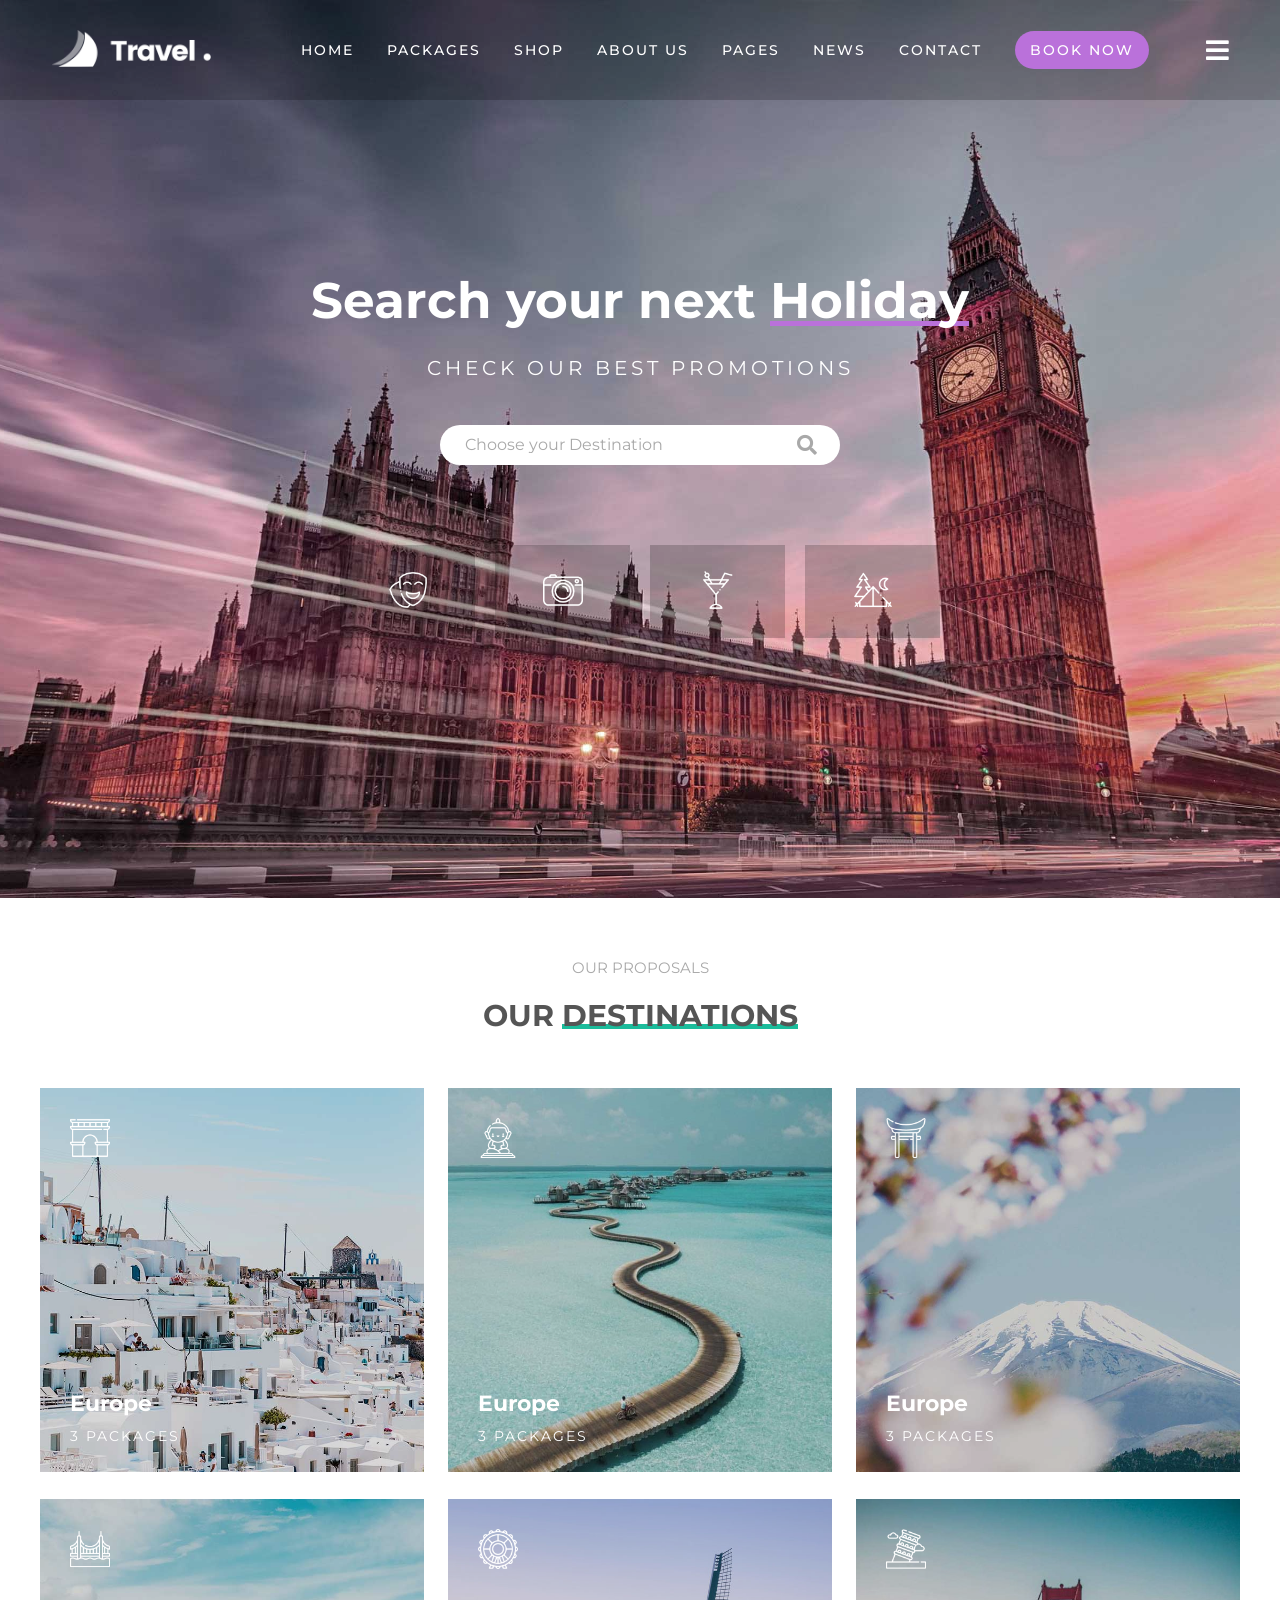
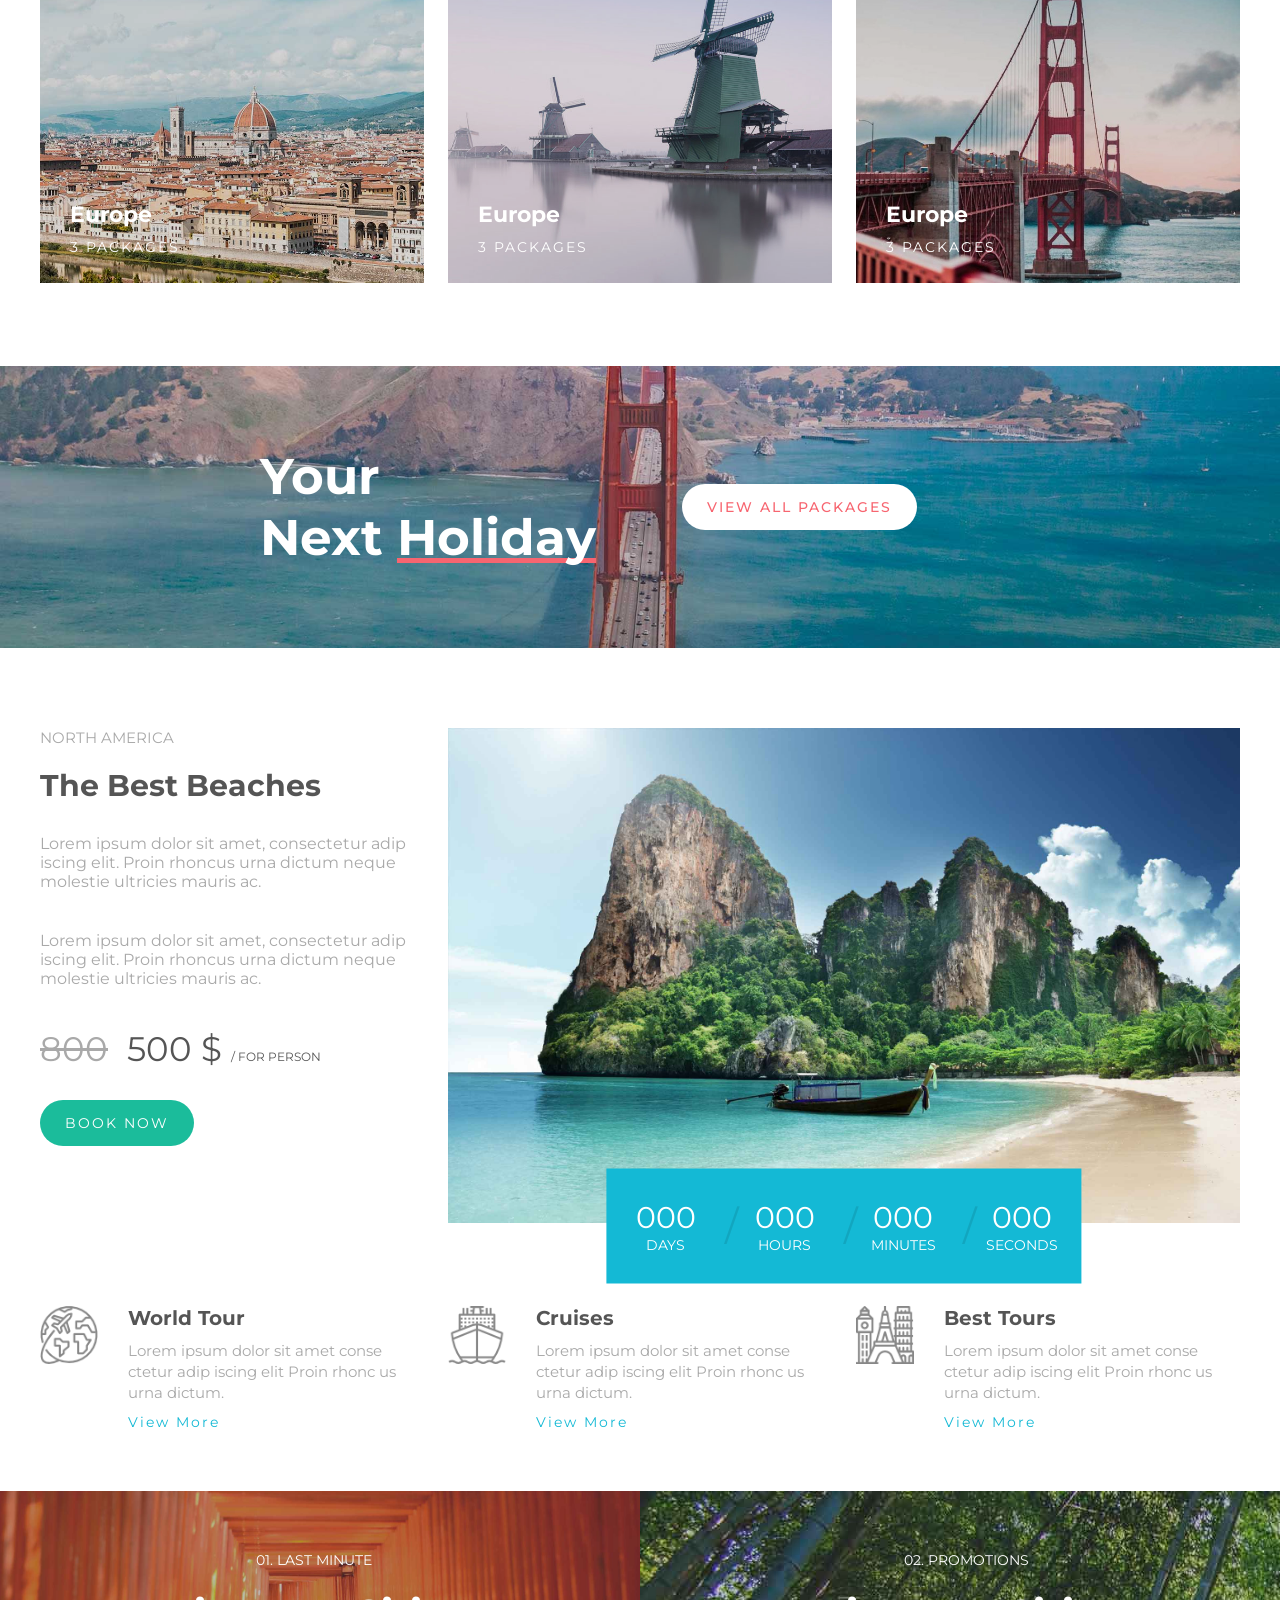
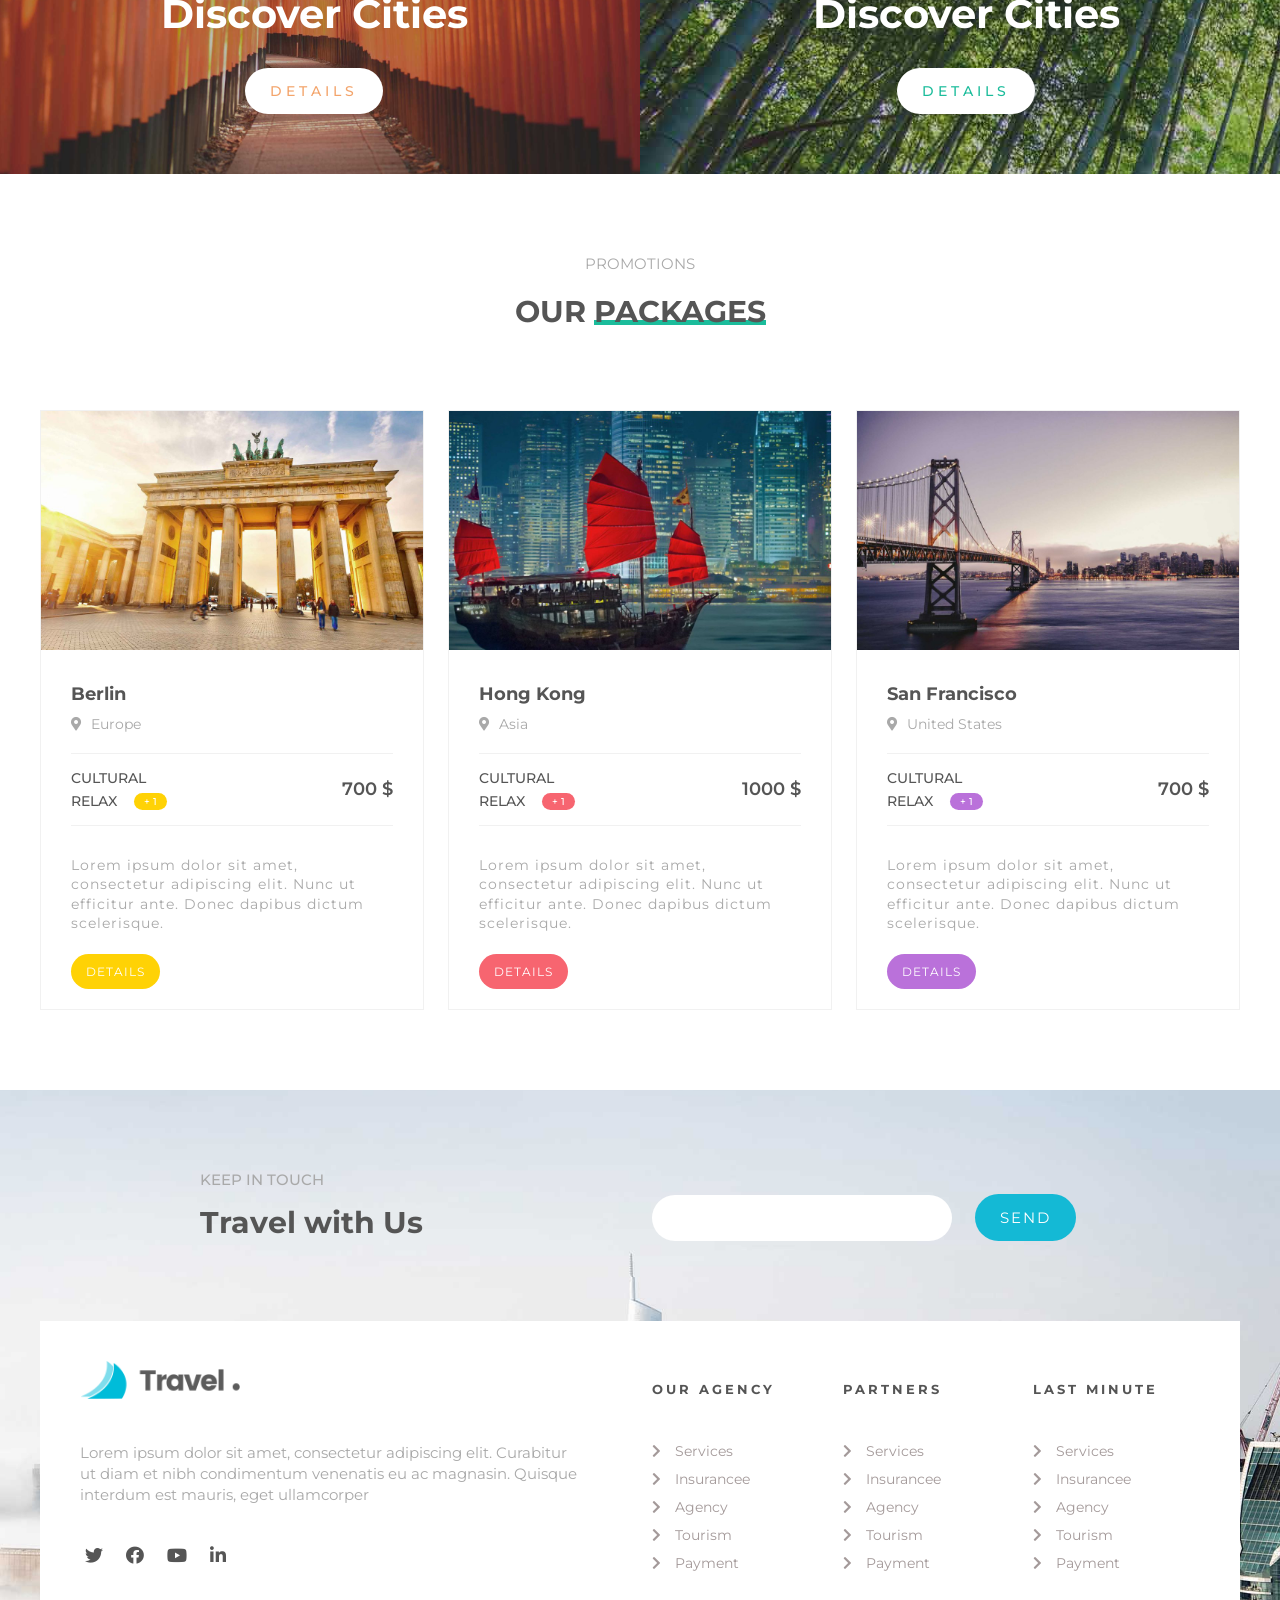
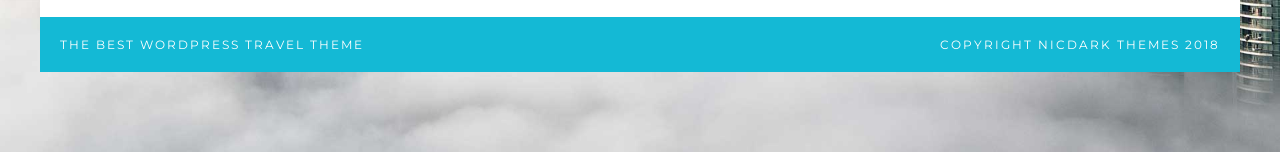
==== commit d567868d: "add package html" ====
--- a/index.html
+++ b/index.html
@@ -31,10 +31,10 @@
             </a>
             <ul class="navbar">
                 <li class="navbar__item">
-                    <a href="" class="navbar__item-link">Home</a>
+                    <a href="index.html" class="navbar__item-link">Home</a>
                 </li>
                 <li class="navbar__item">
-                    <a href="" class="navbar__item-link">Packages</a>
+                    <a href="package.html" class="navbar__item-link">Packages</a>
                     <ul class="navbar__subnav">
                         <li class="navbar__subnav-item">
                             <a href="" class="navbar__subnav-link navbar__subnav-link--has-des">
@@ -66,6 +66,7 @@
                         </li>
                         <li class="navbar__subnav-item">
                             <a href="" class="navbar__subnav-link">Destination</a>
+                            
                         </li>
                         <li class="navbar__subnav-item">
                             <a href="" class="navbar__subnav-link">Typology</a>
@@ -74,9 +75,38 @@
                 </li>
                 <li class="navbar__item">
                     <a href="" class="navbar__item-link">Shop</a>
+                    <ul class="navbar__subnav">
+                        <li class="navbar__subnav-item">
+                            <a href="" class="navbar__subnav-link">
+                                Archive
+                            </a>
+                        </li>
+                        <li class="navbar__subnav-item">
+                            <a href="" class="navbar__subnav-link">Single Product</a>
+                        </li>
+                        <li class="navbar__subnav-item">
+                            <a href="" class="navbar__subnav-link">
+                                Cart
+                            </a>
+                        </li>
+                        <li class="navbar__subnav-item">
+                            <a href="" class="navbar__subnav-link">Checkout</a>
+                        </li>
+                    </ul>
                 </li>
                 <li class="navbar__item">
                     <a href="" class="navbar__item-link">About us</a>
+                    <ul class="navbar__subnav">
+                        <li class="navbar__subnav-second-item">
+                            <a class="navbar__subnav-second-link navbar__subnav-link--has-des navbar__subnav-link--has-des-green" href="">About Us</a>
+                        </li>
+                        <li class="navbar__subnav-second-item">
+                            <a class="navbar__subnav-second-link" href="">About Us 1</a>
+                        </li>
+                        <li class="navbar__subnav-second-item">
+                            <a class="navbar__subnav-second-link" href="">About Us 2</a>
+                        </li>
+                    </ul>
                 </li>
                 <li class="navbar__item">
                     <a href="" class="navbar__item-link">Pages</a>
@@ -112,7 +142,7 @@
                                 <i class="pc-menu__item-icon fas fa-map-marker-alt"></i>
                                 <span class="pc-menu__item-name-place">Europe</span>
                             </div>
-                            <a href="" class="pc-menu__item-btn">From 700 $</a>
+                            <a href="" class="pc-menu__item-btn btn--gr-yellow">From 700 $</a>
                         </div>
                     </div>
 
@@ -124,7 +154,7 @@
                                 <i class="pc-menu__item-icon fas fa-map-marker-alt"></i>
                                 <span class="pc-menu__item-name-place">Asia</span>
                             </div>
-                            <a href="" class="pc-menu__item-btn pc-menu__item-btn--gr-red">From 700
+                            <a href="" class="pc-menu__item-btn btn--gr-red">From 700
                                 $</a>
                         </div>
                     </div>
@@ -137,7 +167,7 @@
                                 <i class="pc-menu__item-icon fas fa-map-marker-alt"></i>
                                 <span class="pc-menu__item-name-place">United States</span>
                             </div>
-                            <a href="" class="pc-menu__item-btn pc-menu__item-btn--gr-purple">From
+                            <a href="" class="pc-menu__item-btn btn--gr-purple">From
                                 700 $</a>
                         </div>
                     </div>
@@ -165,7 +195,7 @@
                                         <a href="" class="destinations__overlay-link">Amsterdam</a>
                                     </li>
                                 </ul>
-                                <a href="" class="btn-small destinations__overlay-btn">VIEW
+                                <a href="" class="btn-small destinations__overlay-btn pc-menu__place-overlay-btn">VIEW
                                     DESTINATION</a>
                             </div>
                         </div>
@@ -183,7 +213,7 @@
                                 <i class="pc-menu__item-icon fas fa-map-marker-alt"></i>
                                 <span class="pc-menu__item-name-place">Italy</span>
                             </div>
-                            <a href="" class="pc-menu__item-btn pc-menu__item-btn--gr-green">From
+                            <a href="" class="pc-menu__item-btn btn--gr-green">From
                                 700 $</a>
                         </div>
                     </div>
@@ -196,7 +226,7 @@
                                 <i class="pc-menu__item-icon fas fa-map-marker-alt"></i>
                                 <span class="pc-menu__item-name-place">Netherlands</span>
                             </div>
-                            <a href="" class="pc-menu__item-btn pc-menu__item-btn--gr-orange">From
+                            <a href="" class="pc-menu__item-btn btn--gr-orange">From
                                 700 $</a>
                         </div>
                     </div>
@@ -209,7 +239,7 @@
                                 <i class="pc-menu__item-icon fas fa-map-marker-alt"></i>
                                 <span class="pc-menu__item-name-place">ThaiLand</span>
                             </div>
-                            <a href="" class="pc-menu__item-btn pc-menu__item-btn--gr-blue">From 700
+                            <a href="" class="pc-menu__item-btn btn--gr-blue">From 700
                                 $</a>
                         </div>
                     </div>
@@ -885,6 +915,11 @@
             </div>
         </footer>
         <!-- end footer  -->
+
+        <!-- back to top -->
+        <div class="btn-to-top">
+            <i class="btn-to-top__icon fas fa-chevron-up"></i>
+        </div>
     </div>
     <script src="assets/main.js"></script>
 </body>
--- a/assets/CSS/main.css
+++ b/assets/CSS/main.css
@@ -13,7 +13,7 @@
 
 .header {
   height: 10rem;
-  background-color: rgba(0, 0, 0, 0.25);
+  background-color: rgba(0, 0, 0, 0.2);
   padding: 0 4%;
   display: flex;
   align-items: center;
@@ -21,6 +21,7 @@
   top: 0;
   left: 0;
   right: 0;
+  z-index: 1000;
 }
 .header__logo img {
   width: 160px;
@@ -86,7 +87,7 @@
 }
 .navbar__subnav, .navbar__subnav-second {
   top: 100%;
-  left: 0;
+  left: -1rem;
   display: none;
 }
 .navbar__subnav-item, .navbar__subnav-second-item {
@@ -122,6 +123,9 @@
   color: #FFFFFF;
   font-size: 1rem;
   right: -6rem;
+}
+.navbar__subnav-link--has-des-green::before, .navbar__subnav-second-link--has-des-green::before {
+  background-color: #1BBC9B;
 }
 .navbar__subnav-second {
   top: 0;
@@ -140,6 +144,7 @@
 .search {
   background: url(../img/background.jpg) top center no-repeat;
   background-size: cover;
+  background-attachment: fixed;
   padding-top: 27rem;
   padding-bottom: 18rem;
 }
@@ -684,6 +689,28 @@
   font-size: 1.2rem;
   font-weight: 400;
   letter-spacing: 2px;
+}
+
+.btn-to-top {
+  position: fixed;
+  bottom: 3rem;
+  right: 3rem;
+  background-color: rgba(128, 128, 128, 0.404);
+  border-radius: 0.5rem;
+  cursor: pointer;
+  padding: 1rem;
+  display: none;
+  transition: 0.4s;
+  opacity: 0;
+  z-index: 99999;
+}
+.btn-to-top__icon {
+  color: #FFFFFF;
+  font-size: 2rem;
+}
+.btn-to-top.active {
+  display: block;
+  opacity: 1;
 }
 
 .pc-menu__overlay {
@@ -696,7 +723,11 @@
   opacity: 0;
   display: none;
   z-index: 2;
-  transition: 0.8s;
+  transition: 0.8s ease-in-out;
+}
+.pc-menu .btn-small.pc-menu__place-overlay-btn {
+  font-size: 1.2rem;
+  padding: 0.5rem 1rem;
 }
 .pc-menu__btn-close {
   position: absolute;
@@ -724,7 +755,7 @@
   width: 34rem;
   text-align: center;
   transform: translateX(105%);
-  transition: 0.8s;
+  transition: 0.8s ease-in-out;
   opacity: 0;
 }
 .pc-menu__sub-title {
@@ -773,20 +804,232 @@
   text-transform: uppercase;
   letter-spacing: 2px;
 }
-.pc-menu__item-btn--gr-red {
-  background: linear-gradient(to right, #f76570 0%, #f78d65 100%);
-}
-.pc-menu__item-btn--gr-purple {
-  background: linear-gradient(to right, #ba71da 0%, #da717b 100%);
-}
-.pc-menu__item-btn--gr-green {
-  background: linear-gradient(to right, #1bbc9b 0%, #1bbc63 100%);
-}
-.pc-menu__item-btn--gr-orange {
-  background: linear-gradient(to right, #f3a46b 0%, #f3c96b 100%);
-}
-.pc-menu__item-btn--gr-blue {
-  background: linear-gradient(to right, #14b9d5 0%, #14d5b1 100%);
+
+.pk-search {
+  padding: 200px 0 180px 0;
+  background-image: url(../imgpk/parallax-search-2.jpg);
+  background-size: cover;
+  background-position: center;
+  background-attachment: fixed;
+  top: 0;
+  left: 0;
+  right: 0;
+  z-index: -10;
+}
+.pk-search__sub-heading, .pk-search__heading {
+  color: #FFFFFF;
+}
+.pk-search__title {
+  font-size: 1.4rem;
+  color: #555555;
+  margin-bottom: 2rem;
+}
+.pk-search__content {
+  background-color: #FFFFFF;
+  padding: 4rem;
+  position: relative;
+}
+.pk-search__select {
+  width: 100%;
+  background-color: rgba(226, 225, 225, 0.418);
+  border-radius: 2rem;
+  position: relative;
+  display: flex;
+  align-items: center;
+}
+.pk-search__select-icon {
+  position: absolute;
+  width: 2rem;
+  right: 2rem;
+}
+.pk-search__select select {
+  width: 100%;
+  border: 0;
+  outline: none;
+  background-color: transparent;
+  outline: 0;
+  padding: 1rem;
+  border: 1px solid #f1f1f1;
+  color: #A9A9A9;
+  border-radius: 2rem;
+  -webkit-appearance: none;
+  -moz-appearance: none;
+  text-indent: 1px;
+  text-overflow: "";
+}
+.pk-search__select select option {
+  color: #A9A9A9;
+}
+.pk-search__date-form {
+  width: 100%;
+  position: relative;
+  display: flex;
+  align-items: center;
+}
+.pk-search__date-form img {
+  position: absolute;
+  right: 2rem;
+  width: 2rem;
+}
+.pk-search__date-form input {
+  width: 100%;
+  padding: 1rem;
+  border: 1px solid #f1f1f1;
+  border-radius: 2rem;
+  outline: 0;
+}
+.pk-search__date-form input::placeholder {
+  color: #A9A9A9;
+}
+.pk-search__price-title {
+  display: flex;
+  justify-content: space-between;
+  align-items: center;
+  margin-bottom: 2rem;
+}
+.pk-search__price-title h4 {
+  margin-bottom: 0;
+}
+.pk-search__price-max {
+  font-size: 1.5rem;
+  color: #555555;
+}
+.pk-search__filter {
+  font-size: 1.4rem;
+  color: #A9A9A9;
+  margin-left: 1rem;
+}
+
+.filter__content:hover .filter__wrapper {
+  display: flex;
+}
+.filter__wrapper {
+  position: absolute;
+  z-index: 2000;
+  top: 210%;
+  left: 50%;
+  transform: translate(-50%, -50%);
+  box-shadow: 0 10px 10px rgba(0, 0, 0, 0.2);
+  width: 70%;
+  margin: auto;
+  background-color: #FFFFFF;
+  border: 1px solid #f1f1f1;
+  padding: 3rem;
+  display: none;
+  transition: all 0.5s linear;
+}
+.filter__wrapper::after {
+  content: "";
+  position: absolute;
+  border-width: 20px;
+  border-color: transparent transparent #FFFFFF transparent;
+  border-style: solid;
+  left: 50%;
+  top: -35px;
+  transform: translateX(-50%);
+}
+.filter__wrapper::before {
+  content: "";
+  position: absolute;
+  background-color: transparent;
+  top: -35px;
+  left: 0;
+  width: 100%;
+  height: 35px;
+}
+.filter__more-filter {
+  position: absolute;
+  top: 100%;
+  left: 50%;
+  transform: translate(-50%, -50%);
+  background-color: #f76570;
+  padding: 0.5rem 2rem;
+  border-radius: 2rem;
+  display: flex;
+  align-items: center;
+}
+.filter__more-filter-icon {
+  width: 1.5rem;
+  margin-right: 1rem;
+}
+.filter__more-filter h5 {
+  color: #FFFFFF;
+  font-size: 1.5rem;
+  text-transform: uppercase;
+  font-weight: 500;
+  letter-spacing: 1px;
+  display: inline-block;
+}
+.filter__more-filter .filter__more-filter:hover .filter__wrapper {
+  display: flex;
+}
+.filter__list {
+  width: 25%;
+}
+.filter__list-title {
+  font-size: 1.4rem;
+  color: #555555;
+  margin-bottom: 1.5rem;
+}
+.filter__item {
+  padding: 1rem 0;
+}
+.filter__item label {
+  font-size: 1.4rem;
+  color: #A9A9A9;
+  margin-left: 1rem;
+}
+
+.pk-package__list {
+  padding: 5rem 0 8rem 0;
+}
+.pk-package__item {
+  display: flex;
+  justify-content: space-between;
+  border: 1px solid #f1f1f1;
+  margin-top: 3rem;
+}
+.pk-package__img {
+  width: 40%;
+  object-fit: cover;
+}
+.pk-package__content {
+  padding: 3rem 2.5rem;
+}
+.pk-package__title {
+  font-size: 1.6em;
+  font-weight: 700;
+  margin-bottom: 1rem;
+}
+.pk-package__place {
+  font-size: 1.4rem;
+  color: #A9A9A9;
+}
+.pk-package__place img {
+  width: 1.5rem;
+  margin-right: 1rem;
+}
+.pk-package__detail {
+  font-size: 1.5rem;
+  color: #A9A9A9;
+  letter-spacing: 1px;
+  line-height: 1.6;
+  padding: 2.5rem 0;
+}
+.pk-package__send {
+  display: flex;
+  justify-content: space-between;
+}
+.pk-package__btn {
+  color: #FFFFFF;
+  font-size: 1.4rem;
+  text-transform: uppercase;
+  letter-spacing: 2px;
+}
+.pk-package__price {
+  font-size: 2.5rem;
+  color: #555555;
+  font-weight: 600;
 }
 
 /*# sourceMappingURL=main.css.map */
--- a/assets/CSS/base.css
+++ b/assets/CSS/base.css
@@ -8,6 +8,7 @@
 
 html {
     font-size: 62.5%;
+    scroll-behavior: smooth;
 }
 
 li {
@@ -45,12 +46,15 @@
 .underline--orange::before {
     background-color: #F3A46B;
 }
+
 .underline--purple::before {
     background-color: #BA71DA;
 }
+
 .underline--green::before {
     background-color: #1BBC9B;
 }
+
 .underline--red::before {
     background-color: #f76570;
 }
@@ -66,3 +70,26 @@
 }
 
 
+.btn--gr-yellow {
+    background: linear-gradient(to right, #ffd205 0%, #ff9b05 100%);
+}
+
+.btn--gr-red {
+    background: linear-gradient(to right, #f76570 0%, #f78d65 100%);
+}
+
+.btn--gr-purple {
+    background: linear-gradient(to right, #ba71da 0%, #da717b 100%);
+}
+
+.btn--gr-green {
+    background: linear-gradient(to right, #1bbc9b 0%, #1bbc63 100%);
+}
+
+.btn--gr-orange {
+    background: linear-gradient(to right, #f3a46b 0%, #f3c96b 100%);
+}
+
+.btn--gr-blue {
+    background: linear-gradient(to right, #14b9d5 0%, #14d5b1 100%);
+}
--- a/assets/CSS/responsive.css
+++ b/assets/CSS/responsive.css
@@ -162,4 +162,42 @@
         margin-bottom: 1rem;
     }
     
+
+    /* Package section    */
+    .pk-search {
+        padding-bottom: 0;
+    }
+    .pk-search__heading-content {
+        padding-left: 5rem;
+    }
+    .pk-search__item {
+        margin-top: 3rem;
+    }
+    .pk-search__title {
+        margin-bottom: 1rem;
+    }
+    .pk-package__list {
+        padding: 6rem 3rem;
+    }
+    .pk-search__content {
+        border: none;
+    }
+    .pk-package__item {
+        flex-direction: column;
+    }
+    .pk-package__img {
+        width: 100%;
+    }
+    .filter__wrapper {
+        top: 210%;
+        flex-direction: column;
+        width: 88%;
+        padding: 1rem 3rem;
+    }
+    .filter__list {
+        width: 100%;
+    }
+    .filter__wrapper::after {
+        display: none;
+    }
 }
